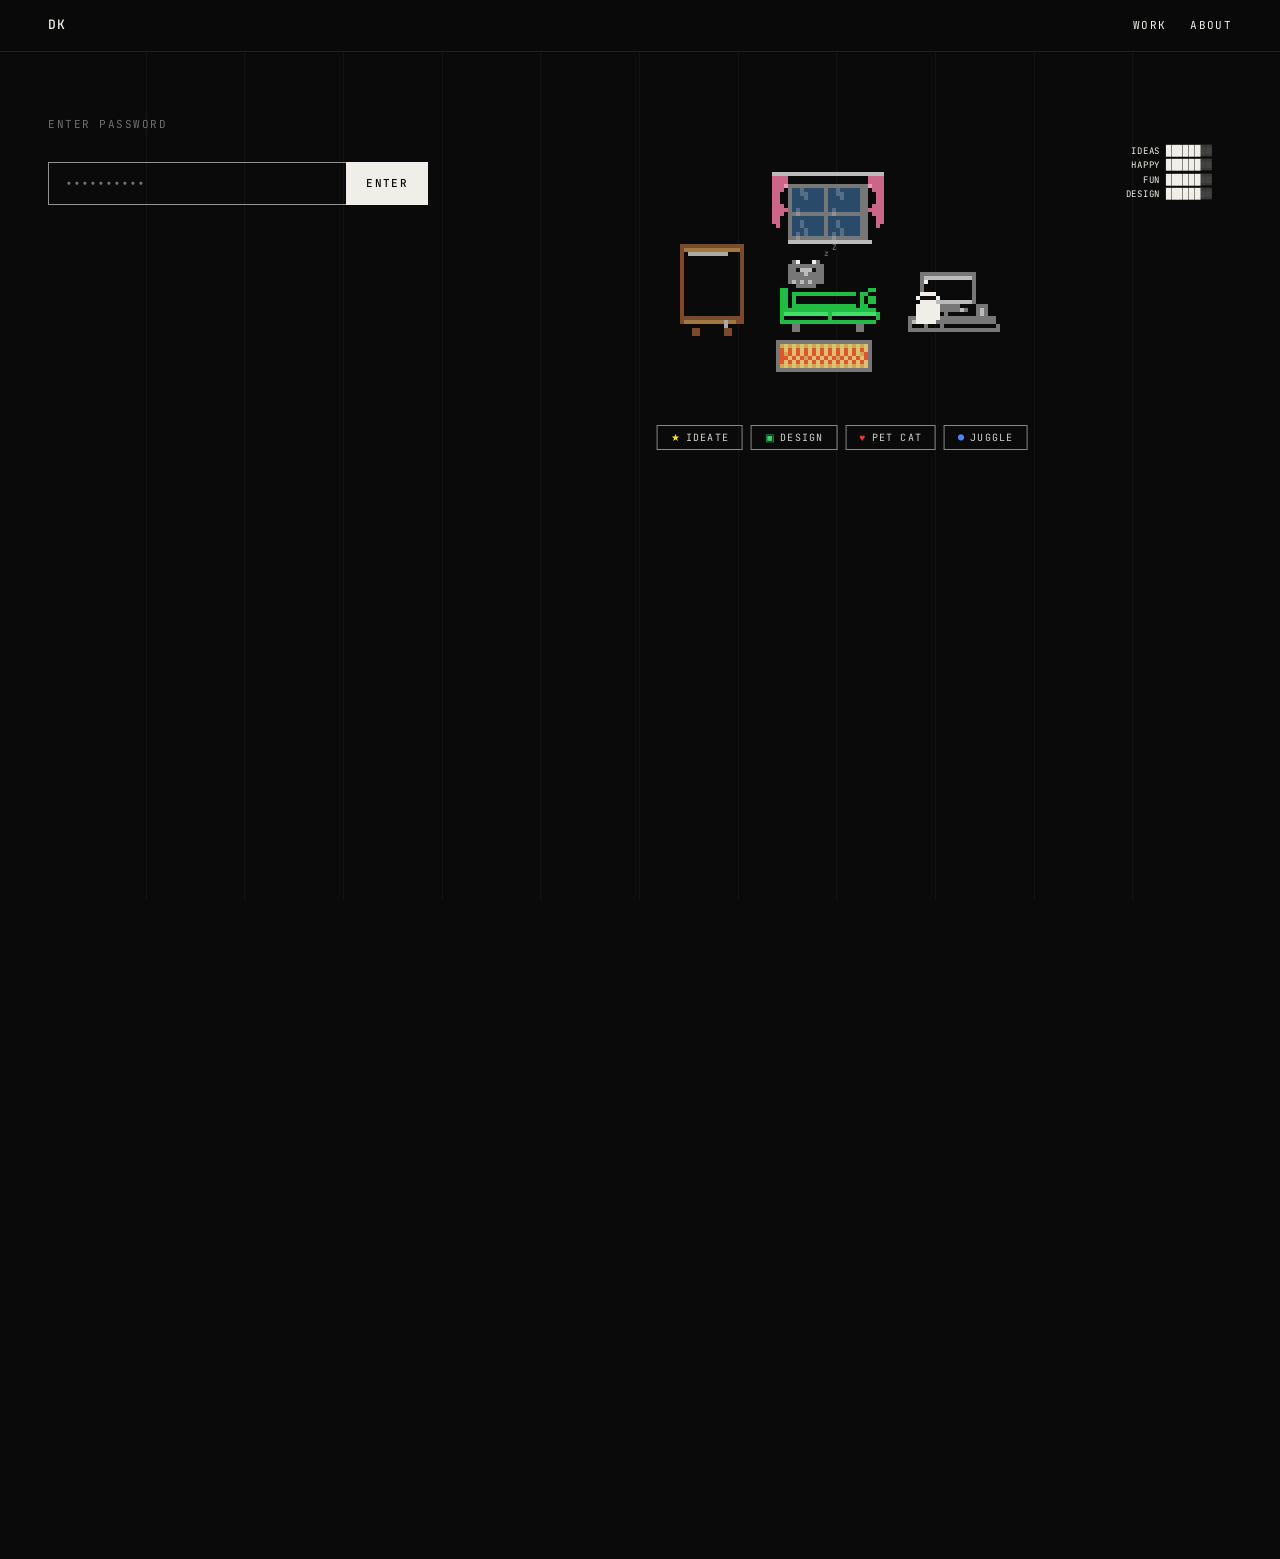
==== index.html @ 69d82801 "describe what you changed" ====
<!DOCTYPE html>
<html lang="en">
<head>
  <meta charset="UTF-8" />
  <meta name="viewport" content="width=device-width, initial-scale=1.0" />
  <title>Danny Kaufman — Sr. Staff Designer / Senior Manager of Product Design</title>
  <meta name="description" content="Portfolio of Danny Kaufman, Sr. Staff Designer and Senior Manager of Product Design based in Chicago, IL." />
  <link rel="preconnect" href="https://fonts.googleapis.com" />
  <link rel="preconnect" href="https://fonts.gstatic.com" crossorigin />
  <link href="https://fonts.googleapis.com/css2?family=JetBrains+Mono:wght@400;500&family=Inter:wght@300;400;500;600;700&display=swap" rel="stylesheet" />
  <link rel="icon" type="image/svg+xml" href="images/favicon.svg" />
  <link rel="stylesheet" href="css/style.css" />
  <script src="js/gate.js"></script>
</head>
<body>

  <!-- GRID OVERLAY -->
  <div class="grid-overlay" aria-hidden="true">
    <div></div><div></div><div></div><div></div>
    <div></div><div></div><div></div><div></div>
    <div></div><div></div><div></div><div></div>
  </div>

  <!-- NAVIGATION -->
  <header class="nav" role="banner">
    <a href="index.html" class="nav-logo">DK</a>
    <div class="nav-title" data-text="DANNY KAUFMAN — PORTFOLIO">DANNY KAUFMAN — PORTFOLIO</div>
    <nav class="nav-links" role="navigation" aria-label="Main navigation">
      <a href="work/01.html">WORK</a>
      <a href="about.html">ABOUT</a>
    </nav>
    <button class="nav-hamburger" aria-label="Toggle mobile menu" aria-expanded="false">
      <span></span>
      <span></span>
      <span></span>
    </button>
  </header>

  <main>

    <!-- ======================================================
         HERO
         ====================================================== -->
    <section class="hero hero--home" aria-label="Introduction">

      <!-- Left: Name + Title -->
      <div class="hero-left">
        <p class="hero-eyebrow">2026</p>
        <h1 class="hero-name">
          DANNY<br />KAUFMAN
        </h1>
        <p class="hero-role">Sr. Staff Designer &amp; Senior Manager of Product Design</p>
        <p class="hero-location">Chicago, IL</p>
      </div>

    </section>

    <!-- ======================================================
         WORK SECTION
         ====================================================== -->
    <section class="work-section" aria-labelledby="work-heading">

      <div class="work-header">
        <h2 class="work-header-label" id="work-heading">Selected Work</h2>
      </div>

      <ul class="project-list">

        <li>
          <a href="work/01.html" class="project-card reveal">
            <span class="project-num">01</span>
            <span class="project-title">AI Native Workspace</span>
            <span class="project-cat"><img src="images/logos/servicenow.svg" alt="" class="project-logo">ServiceNow</span>
            <span class="project-year">2024</span>
            <span class="project-arrow" aria-hidden="true">→</span>
          </a>
        </li>

        <li>
          <a href="work/02.html" class="project-card reveal">
            <span class="project-num">02</span>
            <span class="project-title">Spotify For Artists Home Redesign</span>
            <span class="project-cat"><img src="images/logos/spotify.svg" alt="" class="project-logo">Spotify</span>
            <span class="project-year">2024</span>
            <span class="project-arrow" aria-hidden="true">→</span>
          </a>
        </li>

        <li>
          <a href="work/03.html" class="project-card reveal">
            <span class="project-num">03</span>
            <span class="project-title">Roster: Multi-Artist Management</span>
            <span class="project-cat"><img src="images/logos/spotify.svg" alt="" class="project-logo">Spotify</span>
            <span class="project-year">2023</span>
            <span class="project-arrow" aria-hidden="true">→</span>
          </a>
        </li>

        <li>
          <a href="work/04.html" class="project-card reveal">
            <span class="project-num">04</span>
            <span class="project-title">Spotify for Artists Information Architecture and Navigation Redesign</span>
            <span class="project-cat"><img src="images/logos/spotify.svg" alt="" class="project-logo">Spotify</span>
            <span class="project-year">2023</span>
            <span class="project-arrow" aria-hidden="true">→</span>
          </a>
        </li>

        <li>
          <a href="work/05.html" class="project-card reveal">
            <span class="project-num">05</span>
            <span class="project-title">Project Align</span>
            <span class="project-cat"><img src="images/logos/atlassian.svg" alt="" class="project-logo">Atlassian</span>
            <span class="project-year">2022</span>
            <span class="project-arrow" aria-hidden="true">→</span>
          </a>
        </li>

        <li>
          <a href="work/06.html" class="project-card reveal">
            <span class="project-num">06</span>
            <span class="project-title">Transforming Support at IBM</span>
            <span class="project-cat"><img src="images/logos/ibm.svg" alt="" class="project-logo">IBM</span>
            <span class="project-year">2022</span>
            <span class="project-arrow" aria-hidden="true">→</span>
          </a>
        </li>

      </ul>
    </section>

    <!-- ======================================================
         ABOUT SNIPPET
         ====================================================== -->
    <section class="about-snippet reveal" aria-label="About Danny Kaufman">

      <div class="about-snippet-left">
        <img src="images/photos/danny.png" alt="Danny Kaufman" class="about-snippet-photo" />
      </div>

      <div class="about-snippet-right">
        <p class="about-snippet-bio">
          Danny Kaufman is a senior design leader based in Chicago, IL with over a decade of experience shaping product experiences at scale. He leads with systems thinking, balancing craft with strategy to build design organizations that ship meaningful, accessible work. His practice spans product design, design systems, UX research, and cross-functional leadership — always grounded in empathy for the people using the products he helps build.
        </p>
        <a href="about.html" class="about-snippet-link">Read more →</a>
      </div>

    </section>

  </main>

  <!-- Marquee ticker -->
  <div class="marquee" aria-hidden="true">
    <div class="marquee-inner">
      <span>PRODUCT DESIGN ∙ UX LEADERSHIP ∙ DESIGN SYSTEMS ∙ USER RESEARCH ∙ INTERACTION DESIGN ∙ DESIGN FOR AI ∙ AI DESIGN ∙ AI STRATEGY ∙ AI AGENTS ∙ DESIGN THINKING ∙ SERVICE DESIGN ∙ MOTION DESIGN ∙ INFORMATION ARCHITECTURE ∙ ACCESSIBILITY ∙ PROTOTYPING ∙ FIGMA ∙ COACHING ∙ MENTORING ∙ AGILE METHODOLOGIES ∙ DESIGN MANAGEMENT ∙ STRATEGIC VISION ∙ PLANNING ∙ SUPPORT TOOLING ∙ CLAUDE CODE ∙ </span>
      <span>PRODUCT DESIGN ∙ UX LEADERSHIP ∙ DESIGN SYSTEMS ∙ USER RESEARCH ∙ INTERACTION DESIGN ∙ DESIGN FOR AI ∙ AI DESIGN ∙ AI STRATEGY ∙ AI AGENTS ∙ DESIGN THINKING ∙ SERVICE DESIGN ∙ MOTION DESIGN ∙ INFORMATION ARCHITECTURE ∙ ACCESSIBILITY ∙ PROTOTYPING ∙ FIGMA ∙ COACHING ∙ MENTORING ∙ AGILE METHODOLOGIES ∙ DESIGN MANAGEMENT ∙ STRATEGIC VISION ∙ PLANNING ∙ SUPPORT TOOLING ∙ CLAUDE CODE ∙ </span>
    </div>
  </div>

  <!-- FOOTER -->
  <footer class="footer" role="contentinfo">
    <div class="footer-left">© 2026 Danny Kaufman</div>
    <div class="footer-center">Sr. Staff Designer / Senior Manager of Product Design</div>
    <div class="footer-right">
      <a href="https://www.linkedin.com/in/dkaufmandesign" target="_blank" rel="noopener noreferrer">LinkedIn ↗</a>
      <a href="https://read.cv/dkaufman" target="_blank" rel="noopener noreferrer">Read.cv ↗</a>
      <a href="mailto:dkaufmandesign@gmail.com">Email ↗</a>
    </div>
  </footer>

  <script src="js/main.js"></script>
</body>
</html>
---- css/style.css ----
/* ============================================================
   DANNY KAUFMAN — PORTFOLIO (Ran — Dark + Rain)
   ============================================================ */

/* ============================================================
   DESIGN TOKENS
   ============================================================ */
:root {
  --bg:           #0A0A0A;
  --bg-surface:   #111111;
  --bg-raised:    #1A1A1A;
  --border:       #222222;
  --border-bright:#333333;

  --text:         #F0EEE9;
  --text-muted:   #C8C4BE;
  --text-dim:     #888888;

  --ink:          #F0EEE9;
  --ink-dim:      rgba(240,238,233,0.08);

  --font-mono: 'JetBrains Mono', 'IBM Plex Mono', monospace;
  --font-sans: 'Inter', sans-serif;

  --nav-height: 52px;
  --transition: 0.35s cubic-bezier(0.16, 1, 0.3, 1);
}

/* ============================================================
   RESET & BASE
   ============================================================ */
*, *::before, *::after {
  box-sizing: border-box;
  margin: 0;
  padding: 0;
}

html {
  scroll-behavior: smooth;
  font-size: 14px;
}

body {
  background: var(--bg);
  color: var(--text);
  font-family: var(--font-sans);
  font-weight: 400;
  line-height: 1.6;
  -webkit-font-smoothing: antialiased;
  -moz-osx-font-smoothing: grayscale;
  cursor: none;
  opacity: 0;
  transition: opacity 0.5s ease;
  overflow-x: hidden;
}

body.loaded {
  opacity: 1;
}

a {
  color: inherit;
  text-decoration: none;
}

img {
  max-width: 100%;
  display: block;
}

::selection {
  background: var(--text);
  color: var(--bg);
}

/* ============================================================
   CUSTOM CURSOR
   ============================================================ */
.cursor {
  position: fixed;
  width: 8px;
  height: 8px;
  background: rgb(220,50,50);
  border-radius: 0;
  pointer-events: none;
  z-index: 9999;
  transform: translate(-50%, -50%);
  transition: width 0.2s, height 0.2s, background 0.2s, border 0.2s;
  top: -100px;
  left: -100px;
}

.cursor.cursor-hover {
  width: 28px;
  height: 28px;
  background: transparent;
  border: 1px solid rgb(220,50,50);
}

/* ============================================================
   GRID OVERLAY
   ============================================================ */
.grid-overlay {
  position: fixed;
  inset: 0;
  pointer-events: none;
  z-index: 0;
  display: grid;
  grid-template-columns: repeat(12, 1fr);
  padding: 0 48px;
}

.grid-overlay > div {
  border-right: 1px solid rgba(240,238,233,0.04);
  height: 100%;
  transform: scaleY(0);
  transform-origin: top;
  transition: none;
}

.grid-overlay > div:last-child {
  border-right: none;
}

/* ============================================================
   NAVIGATION
   ============================================================ */
.nav {
  position: fixed;
  top: 0;
  left: 0;
  right: 0;
  height: var(--nav-height);
  z-index: 100;
  background: rgba(10,10,10,0.95);
  backdrop-filter: blur(12px);
  -webkit-backdrop-filter: blur(12px);
  border-bottom: 1px solid var(--border);
  display: flex;
  align-items: center;
  justify-content: space-between;
  padding: 0 48px;
  position: fixed;
}

.nav-title {
  position: absolute;
  left: 50%;
  transform: translateX(-50%);
  font-family: var(--font-mono);
  font-size: 11px;
  color: var(--text-muted);
  letter-spacing: 0.12em;
  text-align: center;
  text-transform: uppercase;
  white-space: nowrap;
  pointer-events: none;
  opacity: 0;
  transition: opacity 0.4s ease;
}

.nav.scrolled .nav-title {
  opacity: 1;
}

.nav-logo {
  font-family: var(--font-mono);
  font-size: 13px;
  font-weight: 500;
  color: var(--text);
  letter-spacing: 0.1em;
  text-decoration: none;
}

.nav-links {
  display: flex;
  gap: 24px;
  align-items: center;
}

.nav-links a {
  font-family: var(--font-mono);
  font-size: 11px;
  text-transform: uppercase;
  letter-spacing: 0.12em;
  color: var(--text);
  text-decoration: none;
  transition: color 0.2s ease;
}

.nav-links a:hover,
.nav-links a.active {
  color: var(--text);
}

.nav-hamburger {
  display: none;
  grid-column: 12 / 13;
  background: none;
  border: none;
  cursor: none;
  padding: 4px;
  flex-direction: column;
  gap: 5px;
  justify-self: end;
}

.nav-hamburger span {
  display: block;
  width: 22px;
  height: 1px;
  background: var(--text);
  transition: transform 0.2s ease, opacity 0.2s ease;
}

.nav-mobile-menu {
  display: none;
  position: fixed;
  top: var(--nav-height);
  left: 0;
  width: 100%;
  background: rgba(10,10,10,0.97);
  border-bottom: 1px solid var(--border);
  padding: 16px 48px;
  z-index: 99;
  flex-direction: column;
  gap: 16px;
}

.nav-mobile-menu.open {
  display: flex;
}

.nav-mobile-menu a {
  font-family: var(--font-mono);
  font-size: 13px;
  font-weight: 500;
  letter-spacing: 0.15em;
  text-transform: uppercase;
  color: var(--text-muted);
  text-decoration: none;
  padding: 8px 0;
  border-bottom: 1px solid var(--border);
  transition: color 0.2s ease;
}

.nav-mobile-menu a:hover {
  color: var(--text);
}

/* ============================================================
   PAGE TRANSITIONS
   ============================================================ */
.page-transition-out {
  opacity: 0 !important;
  transition: opacity 0.3s ease !important;
}

/* ============================================================
   SCROLL REVEAL
   ============================================================ */
.reveal {
  opacity: 0;
  transform: translateY(24px);
}

.reveal.in-view {
  opacity: 1;
  transform: translateY(0);
  transition: opacity 0.7s var(--transition), transform 0.7s var(--transition);
}

/* ============================================================
   HERO SECTION
   ============================================================ */
.hero {
  min-height: calc(100vh - 350px);
  padding-top: var(--nav-height);
  display: grid;
  grid-template-columns: repeat(12, 1fr);
  padding-left: 48px;
  padding-right: 48px;
  position: relative;
}

.hero--home {
  padding-top: 0;
  overflow: hidden;
}

.hero-left {
  grid-column: 1 / 7;
  display: flex;
  flex-direction: column;
  justify-content: flex-start;
  padding: calc(var(--nav-height) + 64px) 48px 80px 0;
  position: relative;
  z-index: 1;
}

.hero-eyebrow {
  font-family: var(--font-mono);
  font-size: 11px;
  color: var(--text);
  letter-spacing: 0.14em;
  margin-bottom: 28px;
}

.hero-name {
  font-family: var(--font-sans);
  font-weight: 800;
  font-size: clamp(52px, 7vw, 96px);
  letter-spacing: -0.02em;
  line-height: 0.95;
  color: var(--text);
  margin-bottom: 64px;
}

.hero-role {
  font-size: 15px;
  font-weight: 400;
  color: var(--text);
  line-height: 1.5;
  margin-bottom: 12px;
}

.hero-location {
  font-family: var(--font-mono);
  font-size: 11px;
  color: var(--text);
  letter-spacing: 0.1em;
}

/* ============================================================
   MARQUEE TICKER
   ============================================================ */
.marquee {
  width: 100%;
  height: 36px;
  border-top: 1px solid var(--border);
  border-bottom: 1px solid var(--border);
  overflow: hidden;
  display: flex;
  align-items: center;
  background: var(--bg-surface);
  position: relative;
  z-index: 1;
}

.marquee-inner {
  display: flex;
  white-space: nowrap;
  animation: marquee 60s linear infinite;
}

.marquee-inner span {
  font-family: var(--font-mono);
  font-size: 10px;
  letter-spacing: 0.15em;
  color: rgba(240,238,233,0.7);
  text-transform: uppercase;
}

@keyframes marquee {
  from { transform: translateX(0); }
  to   { transform: translateX(-50%); }
}

/* ============================================================
   WORK SECTION
   ============================================================ */
.work-section {
  padding: 0px 48px 80px;
  position: relative;
  z-index: 1;
}

.work-header {
  display: flex;
  justify-content: space-between;
  align-items: baseline;
  padding-bottom: 16px;
  border-bottom: 1px solid var(--border);
  margin-bottom: 0;
}

.work-header-label {
  font-family: var(--font-mono);
  font-size: 14px;
  color: var(--text);
  text-transform: uppercase;
  letter-spacing: 0.15em;
  font-weight: 400;
}

.work-header-count {
  font-family: var(--font-mono);
  font-size: 11px;
  color: var(--text-dim);
}

.project-list {
  list-style: none;
}

/* ============================================================
   PROJECT CARD
   ============================================================ */
.project-card {
  display: grid;
  grid-template-columns: 48px 1fr 200px 80px 48px;
  align-items: center;
  padding: 20px 0;
  border-bottom: 1px solid var(--border);
  text-decoration: none;
  color: inherit;
  position: relative;
  overflow: hidden;
  transition: background 0.3s ease, border-color 0.3s ease, padding 0.3s ease, box-shadow 0.3s ease;
}

.project-card:hover {
  background: var(--bg-raised);
  border-color: var(--border-bright);
  padding-left: 16px;
  padding-right: 16px;
  box-shadow: inset 3px 0 0 var(--text);
}

.project-num {
  font-family: var(--font-mono);
  font-size: 11px;
  color: var(--text);
}

.project-title {
  font-family: var(--font-sans);
  font-size: 22px;
  font-weight: 600;
  color: var(--text);
  letter-spacing: -0.02em;
}

.project-cat {
  font-family: var(--font-sans);
  font-size: 13px;
  font-weight: 500;
  color: var(--text);
  letter-spacing: 0.02em;
  display: inline-flex;
  align-items: center;
  gap: 8px;
}

.project-logo {
  width: 21px;
  height: 21px;
  object-fit: contain;
  flex-shrink: 0;
  border-radius: 3px;
}

.project-year {
  font-family: var(--font-mono);
  font-size: 11px;
  color: var(--text);
}

.project-arrow {
  display: none;
}

/* ============================================================
   ABOUT SNIPPET
   ============================================================ */
.about-snippet {
  background: var(--bg-surface);
  border-top: 1px solid var(--border);
  border-bottom: 1px solid var(--border);
  padding: 64px 48px;
  display: flex;
  align-items: center;
  gap: 56px;
  position: relative;
  z-index: 1;
}

.about-snippet-left {
  flex-shrink: 0;
}

.about-snippet-tag {
  font-family: var(--font-mono);
  font-size: 10px;
  color: var(--text-muted);
  text-transform: uppercase;
  letter-spacing: 0.2em;
  margin-bottom: 16px;
}

.about-snippet-heading {
  font-family: var(--font-sans);
  font-weight: 700;
  font-size: clamp(40px, 5vw, 64px);
  letter-spacing: -0.03em;
  color: var(--text);
}

.about-snippet-right {
  flex: 1;
  display: flex;
  flex-direction: column;
  justify-content: center;
}

.about-snippet-bio {
  font-family: var(--font-sans);
  font-size: 16px;
  font-weight: 300;
  color: var(--text-muted);
  line-height: 1.8;
  margin-bottom: 24px;
}

.about-snippet-link {
  font-family: var(--font-mono);
  font-size: 12px;
  color: var(--text-muted);
  letter-spacing: 0.1em;
  text-decoration: none;
  transition: color 0.2s ease;
}

.about-snippet-link:hover {
  color: var(--text);
}

/* ============================================================
   FOOTER
   ============================================================ */
.footer {
  border-top: 1px solid var(--border);
  padding: 24px 48px;
  background: var(--bg-surface);
  display: grid;
  grid-template-columns: repeat(3, 1fr);
  align-items: center;
  position: relative;
  z-index: 1;
}

.footer-left {
  font-family: var(--font-mono);
  font-size: 11px;
  color: var(--text-dim);
}

.footer-center {
  font-family: var(--font-mono);
  font-size: 11px;
  color: var(--text-dim);
  text-align: center;
}

.footer-right {
  display: flex;
  gap: 20px;
  justify-content: flex-end;
}

.footer-right a {
  font-family: var(--font-mono);
  font-size: 11px;
  color: var(--text-dim);
  text-decoration: none;
  transition: color 0.2s ease;
}

.footer-right a:hover {
  color: var(--text);
}

/* ============================================================
   ABOUT PAGE — HERO
   ============================================================ */
.about-hero {
  padding-top: var(--nav-height);
  padding: var(--nav-height) 48px 80px;
  border-bottom: 1px solid var(--border);
  position: relative;
  z-index: 1;
  display: flex;
  align-items: flex-end;
  justify-content: space-between;
  gap: 48px;
}

.about-hero-text {
  flex: 1;
}

.about-hero-tag {
  font-family: var(--font-mono);
  font-size: 11px;
  color: var(--text-muted);
  text-transform: uppercase;
  letter-spacing: 0.2em;
  margin-bottom: 20px;
  margin-top: 40px;
}

.about-hero-name {
  font-family: var(--font-sans);
  font-weight: 700;
  font-size: clamp(56px, 9vw, 120px);
  letter-spacing: -0.04em;
  line-height: 0.9;
  color: var(--text);
}

.about-hero-role {
  font-family: var(--font-mono);
  font-size: 13px;
  color: var(--text-muted);
  margin-top: 20px;
}

.about-hero-photo {
  width: 220px;
  height: 220px;
  border-radius: 50%;
  object-fit: cover;
  flex-shrink: 0;
  margin-bottom: 8px;
  filter: grayscale(100%);
}

.about-snippet-photo {
  width: 200px;
  height: 200px;
  border-radius: 50%;
  object-fit: cover;
  display: block;
  filter: grayscale(100%);
}

/* ============================================================
   ABOUT PAGE — BIO SECTION
   ============================================================ */
.bio-section {
  display: grid;
  grid-template-columns: repeat(12, 1fr);
  padding: 80px 48px;
  gap: 48px;
  position: relative;
  z-index: 1;
}

.bio-section-quote {
  grid-column: 1 / 6;
  font-family: var(--font-sans);
  font-size: 24px;
  font-weight: 300;
  color: var(--text-muted);
  font-style: italic;
  border-left: 2px solid var(--border-bright);
  padding-left: 48px;
  line-height: 1.5;
}

.bio-section-text {
  grid-column: 6 / 13;
}

.bio-section-text p {
  font-family: var(--font-sans);
  font-size: 15px;
  font-weight: 300;
  line-height: 1.9;
  color: var(--text-muted);
  margin-bottom: 20px;
}

/* ============================================================
   ABOUT PAGE — EXPERIENCE SECTION
   ============================================================ */
.experience-section {
  padding: 0 48px 80px;
  position: relative;
  z-index: 1;
}

.section-tag {
  font-family: var(--font-mono);
  font-size: 10px;
  color: var(--text-muted);
  text-transform: uppercase;
  letter-spacing: 0.2em;
  margin-bottom: 12px;
}

.section-heading {
  font-family: var(--font-sans);
  font-size: clamp(32px, 4vw, 48px);
  font-weight: 700;
  letter-spacing: -0.03em;
  color: var(--text);
  margin-bottom: 32px;
}

.experience-list,
.education-list {
  list-style: none;
  border-top: 1px solid var(--border);
}

.experience-item,
.education-item {
  display: flex;
  gap: 20px;
  padding: 28px 0;
  border-bottom: 1px solid var(--border);
  align-items: flex-start;
}

.exp-logo-col {
  width: 36px;
  flex-shrink: 0;
  padding-top: 3px;
  display: flex;
  align-items: flex-start;
  justify-content: center;
}

.exp-logo {
  width: 28px;
  height: 28px;
  object-fit: contain;
}

.exp-logo--invert {
  filter: brightness(3);
}

.exp-logo-col--text {
  padding-top: 2px;
}

.exp-logo-initials {
  font-family: var(--font-mono);
  font-size: 9px;
  font-weight: 500;
  color: var(--text-muted);
  letter-spacing: 0.05em;
  line-height: 1;
}

.exp-body {
  flex: 1;
}

.exp-company-name {
  font-family: var(--font-sans);
  font-size: 15px;
  font-weight: 600;
  color: var(--text);
  margin-bottom: 2px;
}

.exp-company-meta {
  font-family: var(--font-mono);
  font-size: 11px;
  color: var(--text-muted);
  margin-bottom: 12px;
}

.exp-roles {
  list-style: none;
  display: flex;
  flex-direction: column;
  gap: 8px;
  margin-bottom: 10px;
}

.exp-role-item {
  display: flex;
  justify-content: space-between;
  align-items: baseline;
  gap: 16px;
}

.exp-role-item + .exp-role-item {
  border-top: 1px solid var(--border);
  padding-top: 8px;
}

.exp-role-title {
  font-family: var(--font-sans);
  font-size: 14px;
  font-weight: 400;
  color: var(--text);
}

.exp-role-dates {
  font-family: var(--font-mono);
  font-size: 11px;
  color: var(--text-muted);
  white-space: nowrap;
  flex-shrink: 0;
}

.exp-description {
  font-family: var(--font-sans);
  font-size: 13px;
  font-weight: 300;
  color: var(--text-muted);
  line-height: 1.7;
  margin-top: 8px;
}

.education-section {
  padding: 0 48px 80px;
  position: relative;
  z-index: 1;
}

/* ============================================================
   ABOUT PAGE — SKILLS SECTION
   ============================================================ */
.skills-section {
  padding: 80px 48px;
  border-top: 1px solid var(--border);
  position: relative;
  z-index: 1;
}

.skills-grid {
  display: flex;
  flex-wrap: wrap;
  gap: 8px;
  margin-top: 24px;
}

.skill-tag {
  font-family: var(--font-mono);
  font-size: 11px;
  border: 1px solid var(--border);
  padding: 6px 12px;
  color: var(--text-muted);
  transition: border-color 0.2s ease, color 0.2s ease;
  cursor: default;
}

.skill-tag:hover {
  border-color: var(--border-bright);
  color: var(--text);
}

/* ============================================================
   ABOUT PAGE — CONTACT SECTION
   ============================================================ */
.contact-section {
  background: var(--bg-surface);
  border-top: 1px solid var(--border);
  padding: 80px 48px;
  position: relative;
  z-index: 1;
}

.contact-heading {
  font-family: var(--font-sans);
  font-size: clamp(36px, 5vw, 64px);
  font-weight: 700;
  color: var(--text);
  margin-bottom: 32px;
  letter-spacing: -0.03em;
}

.contact-links {
  display: flex;
  flex-direction: column;
}

.contact-link {
  font-family: var(--font-mono);
  font-size: 13px;
  color: var(--text-muted);
  display: block;
  padding: 12px 0;
  border-bottom: 1px solid var(--border);
  text-decoration: none;
  transition: letter-spacing 0.3s ease, color 0.3s ease;
}

.contact-link:hover {
  color: var(--text);
  letter-spacing: 0.05em;
}

/* ============================================================
   CASE STUDY PAGES — HERO
   ============================================================ */
.cs-hero {
  padding-top: var(--nav-height);
  padding: var(--nav-height) 48px 60px;
  border-bottom: 1px solid var(--border);
  position: relative;
  z-index: 1;
}

.cs-eyebrow {
  font-family: var(--font-mono);
  font-size: 11px;
  color: var(--text-muted);
  text-transform: uppercase;
  letter-spacing: 0.2em;
  margin-bottom: 16px;
  margin-top: 40px;
  display: flex;
  align-items: center;
  gap: 16px;
}

.cs-eyebrow-num {
  color: var(--text-dim);
}

.cs-title {
  font-family: var(--font-sans);
  font-weight: 700;
  font-size: clamp(40px, 7vw, 88px);
  letter-spacing: -0.03em;
  line-height: 1.08;
  color: var(--text);
}

.cs-meta {
  display: flex;
  gap: 32px;
  margin-top: 24px;
  padding-top: 24px;
  border-top: 1px solid var(--border);
  flex-wrap: wrap;
}

.cs-meta-item {
  display: flex;
  flex-direction: column;
  gap: 4px;
}

.meta-label {
  font-family: var(--font-mono);
  font-size: 10px;
  color: var(--text-dim);
  text-transform: uppercase;
  letter-spacing: 0.12em;
}

.meta-value {
  font-family: var(--font-mono);
  font-size: 12px;
  color: var(--text-muted);
}

/* ============================================================
   CASE STUDY — BANNER
   ============================================================ */
.cs-banner {
  height: 400px;
  background: var(--bg-surface);
  border-bottom: 1px solid var(--border);
  position: relative;
  overflow: hidden;
  display: flex;
  align-items: center;
  justify-content: center;
}

.cs-banner-num {
  font-family: var(--font-mono);
  font-size: 280px;
  font-weight: 500;
  color: rgba(240,238,233,0.04);
  line-height: 1;
  user-select: none;
}

/* ============================================================
   CASE STUDY — CONTENT
   ============================================================ */
.cs-content {
  max-width: 800px;
  margin: 0 auto;
  padding: 80px 48px;
  position: relative;
  z-index: 1;
}

.cs-section {
  margin-bottom: 64px;
}

.cs-section-heading {
  font-family: var(--font-mono);
  font-size: 11px;
  color: var(--text-muted);
  text-transform: uppercase;
  letter-spacing: 0.15em;
  margin-bottom: 12px;
}

.cs-section-title {
  font-family: var(--font-sans);
  font-size: 26px;
  font-weight: 600;
  letter-spacing: -0.02em;
  color: var(--text);
  margin-bottom: 16px;
}

.cs-section p {
  font-family: var(--font-sans);
  font-size: 16px;
  font-weight: 300;
  color: var(--text-muted);
  line-height: 1.9;
  margin-bottom: 16px;
}

.cs-subtitle {
  font-family: var(--font-sans);
  font-size: 18px;
  font-weight: 300;
  color: var(--text-muted);
  margin-top: 20px;
  margin-bottom: 8px;
  max-width: 600px;
  line-height: 1.5;
}

.cs-quote {
  border-left: 2px solid var(--border-bright);
  padding: 24px 32px;
  margin: 48px 0;
}

.cs-quote p {
  font-family: var(--font-sans);
  font-size: clamp(18px, 2vw, 24px);
  font-weight: 300;
  color: var(--text);
  line-height: 1.55;
  font-style: italic;
  margin-bottom: 12px !important;
}

.cs-quote cite {
  font-family: var(--font-mono);
  font-size: 11px;
  color: var(--text-muted);
  font-style: normal;
  letter-spacing: 0.06em;
}

.cs-quote--inline {
  margin: 32px 0;
}

.cs-quote--inline p {
  font-size: 16px !important;
  color: var(--text-muted) !important;
}

.cs-list {
  list-style: none;
  margin: 20px 0;
  display: flex;
  flex-direction: column;
  gap: 10px;
}

.cs-list li {
  font-family: var(--font-sans);
  font-size: 15px;
  font-weight: 300;
  color: var(--text-muted);
  line-height: 1.7;
  padding-left: 20px;
  position: relative;
}

.cs-list li::before {
  content: '—';
  position: absolute;
  left: 0;
  color: var(--text-dim);
}

.cs-aside {
  font-family: var(--font-mono);
  font-size: 12px;
  color: var(--text-muted);
  border-left: 2px solid var(--border-bright);
  padding-left: 16px;
  margin: 20px 0;
  font-style: italic;
}

.cs-process-note {
  background: var(--bg-surface);
  border: 1px dashed var(--border-bright);
  padding: 24px 48px;
  margin: 32px 0;
}

.cs-process-note p {
  font-family: var(--font-mono);
  font-size: 12px;
  color: var(--text-dim);
  line-height: 1.6;
  margin: 0;
}

.cs-stats {
  display: grid;
  grid-template-columns: repeat(3, 1fr);
  gap: 1px;
  background: var(--border);
  border: 1px solid var(--border);
  margin-top: 48px;
}

.cs-stat {
  background: var(--bg-surface);
  padding: 24px 48px;
}

.stat-value {
  font-family: var(--font-mono);
  font-size: 32px;
  font-weight: 500;
  color: var(--text);
}

.stat-label {
  font-family: var(--font-mono);
  font-size: 11px;
  color: var(--text-dim);
  letter-spacing: 0.1em;
  text-transform: uppercase;
  margin-top: 4px;
}

/* ============================================================
   CASE STUDY — NAVIGATION
   ============================================================ */
.cs-nav {
  display: grid;
  grid-template-columns: 1fr 1fr;
  border-top: 1px solid var(--border);
  margin-top: 80px;
  position: relative;
  z-index: 1;
}

.cs-nav-prev,
.cs-nav-next {
  padding: 32px 48px;
  text-decoration: none;
  color: var(--text-dim);
  display: flex;
  flex-direction: column;
  gap: 8px;
  transition: background 0.2s ease, color 0.2s ease;
}

.cs-nav-prev {
  border-right: 1px solid var(--border);
}

.cs-nav-prev:hover,
.cs-nav-next:hover {
  background: var(--bg-surface);
  color: var(--text);
}

.cs-nav-label {
  font-family: var(--font-mono);
  font-size: 11px;
  letter-spacing: 0.1em;
  text-transform: uppercase;
}

.cs-nav-title {
  font-family: var(--font-sans);
  font-size: 18px;
  font-weight: 600;
  letter-spacing: -0.02em;
  color: var(--text);
}

.cs-nav-next {
  text-align: right;
}

/* ============================================================
   UTILITY
   ============================================================ */
.visually-hidden {
  position: absolute;
  width: 1px;
  height: 1px;
  overflow: hidden;
  clip: rect(0,0,0,0);
  white-space: nowrap;
}

/* ============================================================
   RESPONSIVE — TABLET (≤ 1024px)
   ============================================================ */
@media (max-width: 1024px) {
  .hero-left {
    grid-column: 1 / 13;
    padding-right: 0;
  }

  .bio-section-quote {
    grid-column: 1 / 13;
  }

  .bio-section-text {
    grid-column: 1 / 13;
  }

  .experience-item {
    grid-template-columns: 100px 1fr;
  }

  .exp-role {
    grid-column: 2 / 3;
    text-align: left;
    color: var(--text-dim);
    font-size: 11px;
    margin-top: 4px;
  }

  .cs-stats {
    grid-template-columns: 1fr;
  }
}

/* ============================================================
   RESPONSIVE — MOBILE (≤ 768px)
   ============================================================ */
@media (max-width: 768px) {
  body {
    cursor: auto;
  }

  .cursor {
    display: none;
  }

  .grid-overlay {
    display: none;
  }

  .nav {
    display: flex;
    align-items: center;
    justify-content: space-between;
    padding: 0 16px;
  }

  .nav-title {
    display: none;
  }

  .nav-links {
    display: none;
  }

  .nav-hamburger {
    display: flex;
  }

  .hero {
    display: flex;
    flex-direction: column;
    padding: 0 16px;
  }

  .hero-left {
    padding-right: 0;
    padding-top: calc(var(--nav-height) + 40px);
    padding-bottom: 24px;
    padding-left: 0;
    width: 100%;
    position: relative;
    z-index: 1;
  }

  .work-section {
    padding: 48px 16px;
  }

  .work-header {
    padding-bottom: 12px;
  }

  .project-card {
    grid-template-columns: 32px 1fr 48px;
    grid-template-rows: auto auto;
    padding: 16px 0;
    gap: 4px 8px;
  }

  .project-card:hover {
    padding-left: 12px;
    padding-right: 12px;
  }

  .project-num {
    grid-column: 1 / 2;
    grid-row: 1;
  }

  .project-title {
    grid-column: 2 / 3;
    grid-row: 1;
    font-size: 18px;
  }

  .project-cat {
    grid-column: 2 / 3;
    grid-row: 2;
    font-size: 10px;
  }

  .project-year {
    display: none;
  }

  .project-arrow {
    grid-column: 3 / 4;
    grid-row: 1 / 3;
  }

  .about-snippet {
    flex-direction: column;
    align-items: flex-start;
    gap: 32px;
    padding: 48px 16px;
  }

  .about-hero {
    padding: var(--nav-height) 16px 48px;
    flex-direction: column;
    align-items: flex-start;
  }

  .about-hero-photo {
    width: 120px;
    height: 120px;
    order: -1;
    margin-bottom: 0;
    margin-top: 40px;
  }

  .bio-section {
    display: flex;
    flex-direction: column;
    padding: 48px 16px;
    gap: 32px;
  }

  .bio-section-quote {
    padding-left: 16px;
    font-size: 20px;
  }

  .experience-section {
    padding: 0 16px 48px;
  }

  .experience-item {
    display: flex;
    flex-direction: column;
    gap: 4px;
  }

  .exp-role {
    text-align: left;
  }

  .skills-section {
    padding: 48px 16px;
  }

  .contact-section {
    padding: 48px 16px;
  }

  .footer {
    display: flex;
    flex-direction: column;
    gap: 12px;
    padding: 20px 16px;
  }

  .footer-center {
    text-align: left;
  }

  .footer-right {
    justify-content: flex-start;
  }

  .cs-hero {
    padding: var(--nav-height) 16px 40px;
  }

  .cs-meta {
    flex-wrap: wrap;
    gap: 16px;
  }

  .cs-content {
    padding: 48px 16px;
  }

  .cs-stats {
    grid-template-columns: 1fr;
  }

  .cs-nav {
    grid-template-columns: 1fr;
  }

  .cs-nav-prev {
    border-right: none;
    border-bottom: 1px solid var(--border);
  }

  .cs-nav-next {
    text-align: left;
  }

  .nav-mobile-menu {
    padding: 16px;
  }
}

/* ============================================================
   TAMAGOTCHI BUTTONS — compact at small sizes
   ============================================================ */
@media (max-width: 650px) {
  .btn-icon { display: none !important; }
  .tama-btn { padding: 5px 9px !important; letter-spacing: 0.08em !important; }
}

/* ============================================================
   RESPONSIVE — SMALL MOBILE (≤ 480px)
   ============================================================ */
@media (max-width: 480px) {
  .hero-name {
    font-size: clamp(36px, 14vw, 40px);
  }

  .cs-title {
    font-size: clamp(32px, 10vw, 36px);
  }

  .about-hero-name {
    font-size: clamp(40px, 12vw, 48px);
  }

  .footer {
    gap: 10px;
  }
}
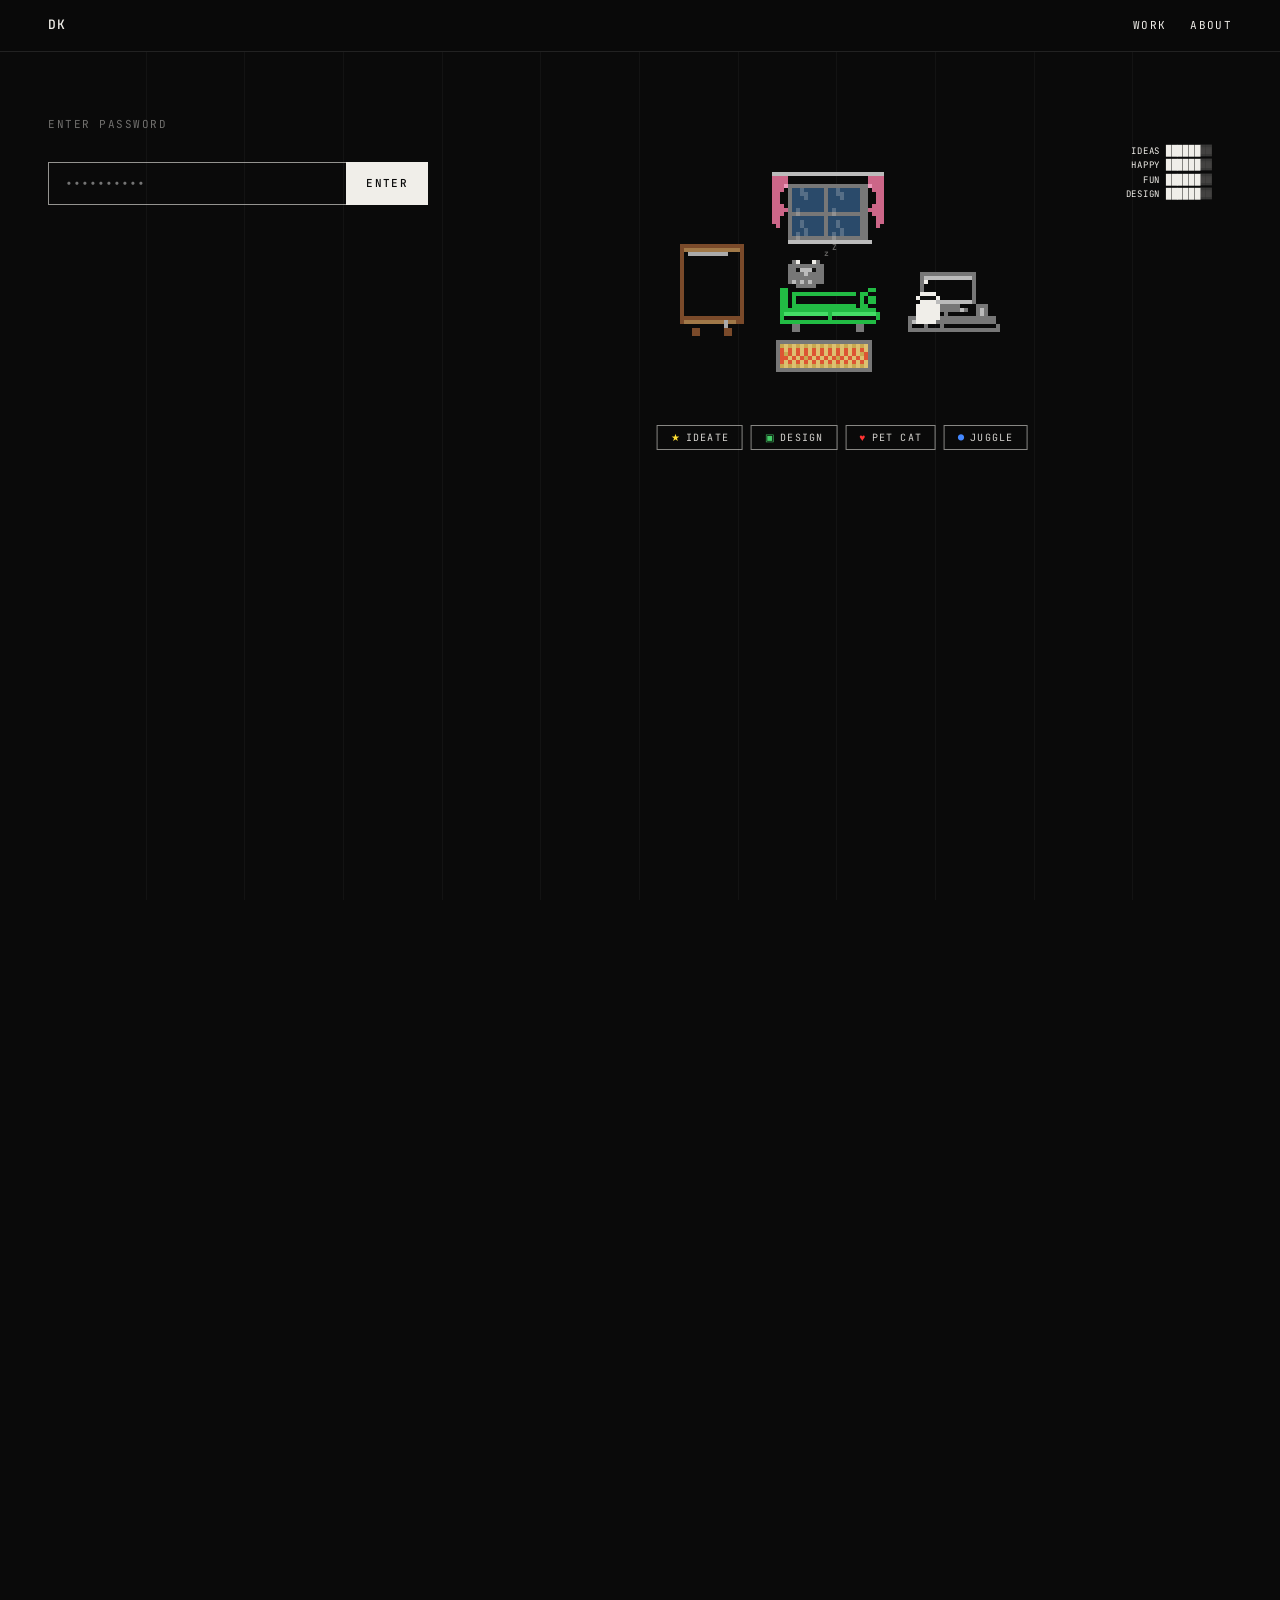
==== commit 47039fea: "describe what you changed" ====
--- a/index.html
+++ b/index.html
@@ -71,7 +71,7 @@
             <span class="project-num">01</span>
             <span class="project-title">AI Native Workspace</span>
             <span class="project-cat"><img src="images/logos/servicenow.svg" alt="" class="project-logo">ServiceNow</span>
-            <span class="project-year">2024</span>
+            <span class="project-year">2025–2026</span>
             <span class="project-arrow" aria-hidden="true">→</span>
           </a>
         </li>
@@ -101,7 +101,7 @@
             <span class="project-num">04</span>
             <span class="project-title">Spotify for Artists Information Architecture and Navigation Redesign</span>
             <span class="project-cat"><img src="images/logos/spotify.svg" alt="" class="project-logo">Spotify</span>
-            <span class="project-year">2023</span>
+            <span class="project-year">2022</span>
             <span class="project-arrow" aria-hidden="true">→</span>
           </a>
         </li>
@@ -111,7 +111,7 @@
             <span class="project-num">05</span>
             <span class="project-title">Project Align</span>
             <span class="project-cat"><img src="images/logos/atlassian.svg" alt="" class="project-logo">Atlassian</span>
-            <span class="project-year">2022</span>
+            <span class="project-year">2020–2021</span>
             <span class="project-arrow" aria-hidden="true">→</span>
           </a>
         </li>
@@ -119,9 +119,19 @@
         <li>
           <a href="work/06.html" class="project-card reveal">
             <span class="project-num">06</span>
+            <span class="project-title">USAA Wealth Management</span>
+            <span class="project-cat"><img src="images/logos/usaa.svg" alt="" class="project-logo">USAA</span>
+            <span class="project-year">2017–2018</span>
+            <span class="project-arrow" aria-hidden="true">→</span>
+          </a>
+        </li>
+
+        <li>
+          <a href="work/07.html" class="project-card reveal">
+            <span class="project-num">07</span>
             <span class="project-title">Transforming Support at IBM</span>
             <span class="project-cat"><img src="images/logos/ibm.svg" alt="" class="project-logo">IBM</span>
-            <span class="project-year">2022</span>
+            <span class="project-year">2015–2016</span>
             <span class="project-arrow" aria-hidden="true">→</span>
           </a>
         </li>
--- a/css/style.css
+++ b/css/style.css
@@ -71,6 +71,21 @@
 ::selection {
   background: var(--text);
   color: var(--bg);
+}
+
+/* ── Glitch effect ─────────────────────────────────────────── */
+@keyframes glitch {
+  0%   { transform: none; text-shadow: none; opacity: 1; }
+  15%  { transform: translate(3px, 0); text-shadow: -3px 0 rgba(255,30,80,0.8), 3px 0 rgba(0,220,255,0.8); }
+  30%  { transform: translate(-3px, 0) skewX(-1.5deg); text-shadow: 3px 0 rgba(255,30,80,0.7); opacity: 0.92; }
+  45%  { transform: translate(2px, -1px) skewX(1deg); text-shadow: -2px 0 rgba(0,220,255,0.8); }
+  60%  { transform: translate(-2px, 0); text-shadow: 2px 0 rgba(255,30,80,0.5), -2px 0 rgba(0,220,255,0.5); }
+  75%  { transform: translate(1px, 0); text-shadow: none; opacity: 0.95; }
+  100% { transform: none; text-shadow: none; opacity: 1; }
+}
+
+.glitching {
+  animation: glitch 0.35s steps(1) forwards;
 }
 
 /* ============================================================
@@ -1107,6 +1122,69 @@
   font-style: italic;
 }
 
+.cs-image {
+  width: 100%;
+  display: block;
+  margin: 48px 0 64px;
+  border: 1px solid var(--border);
+}
+
+.cs-hero-image {
+  margin: 48px -24px 64px;
+}
+
+.cs-hero-image img {
+  width: 100%;
+  display: block;
+  border-radius: 2px;
+}
+
+.cs-hero-image--wide {
+  margin: 48px -180px 64px;
+}
+
+@media (max-width: 900px) {
+  .cs-hero-image--wide {
+    margin: 48px -24px 64px;
+  }
+}
+
+.cs-split {
+  display: flex;
+  gap: 48px;
+  align-items: flex-start;
+  margin-top: 32px;
+}
+
+.cs-split-text {
+  flex: 1;
+  min-width: 0;
+}
+
+.cs-split-text p {
+  margin-top: 0;
+}
+
+.cs-split-image {
+  flex: 0 0 38%;
+}
+
+.cs-split-image img {
+  width: 100%;
+  display: block;
+  border-radius: 2px;
+}
+
+@media (max-width: 700px) {
+  .cs-split {
+    flex-direction: column;
+  }
+  .cs-split-image {
+    flex: none;
+    width: 100%;
+  }
+}
+
 .cs-process-note {
   background: var(--bg-surface);
   border: 1px dashed var(--border-bright);
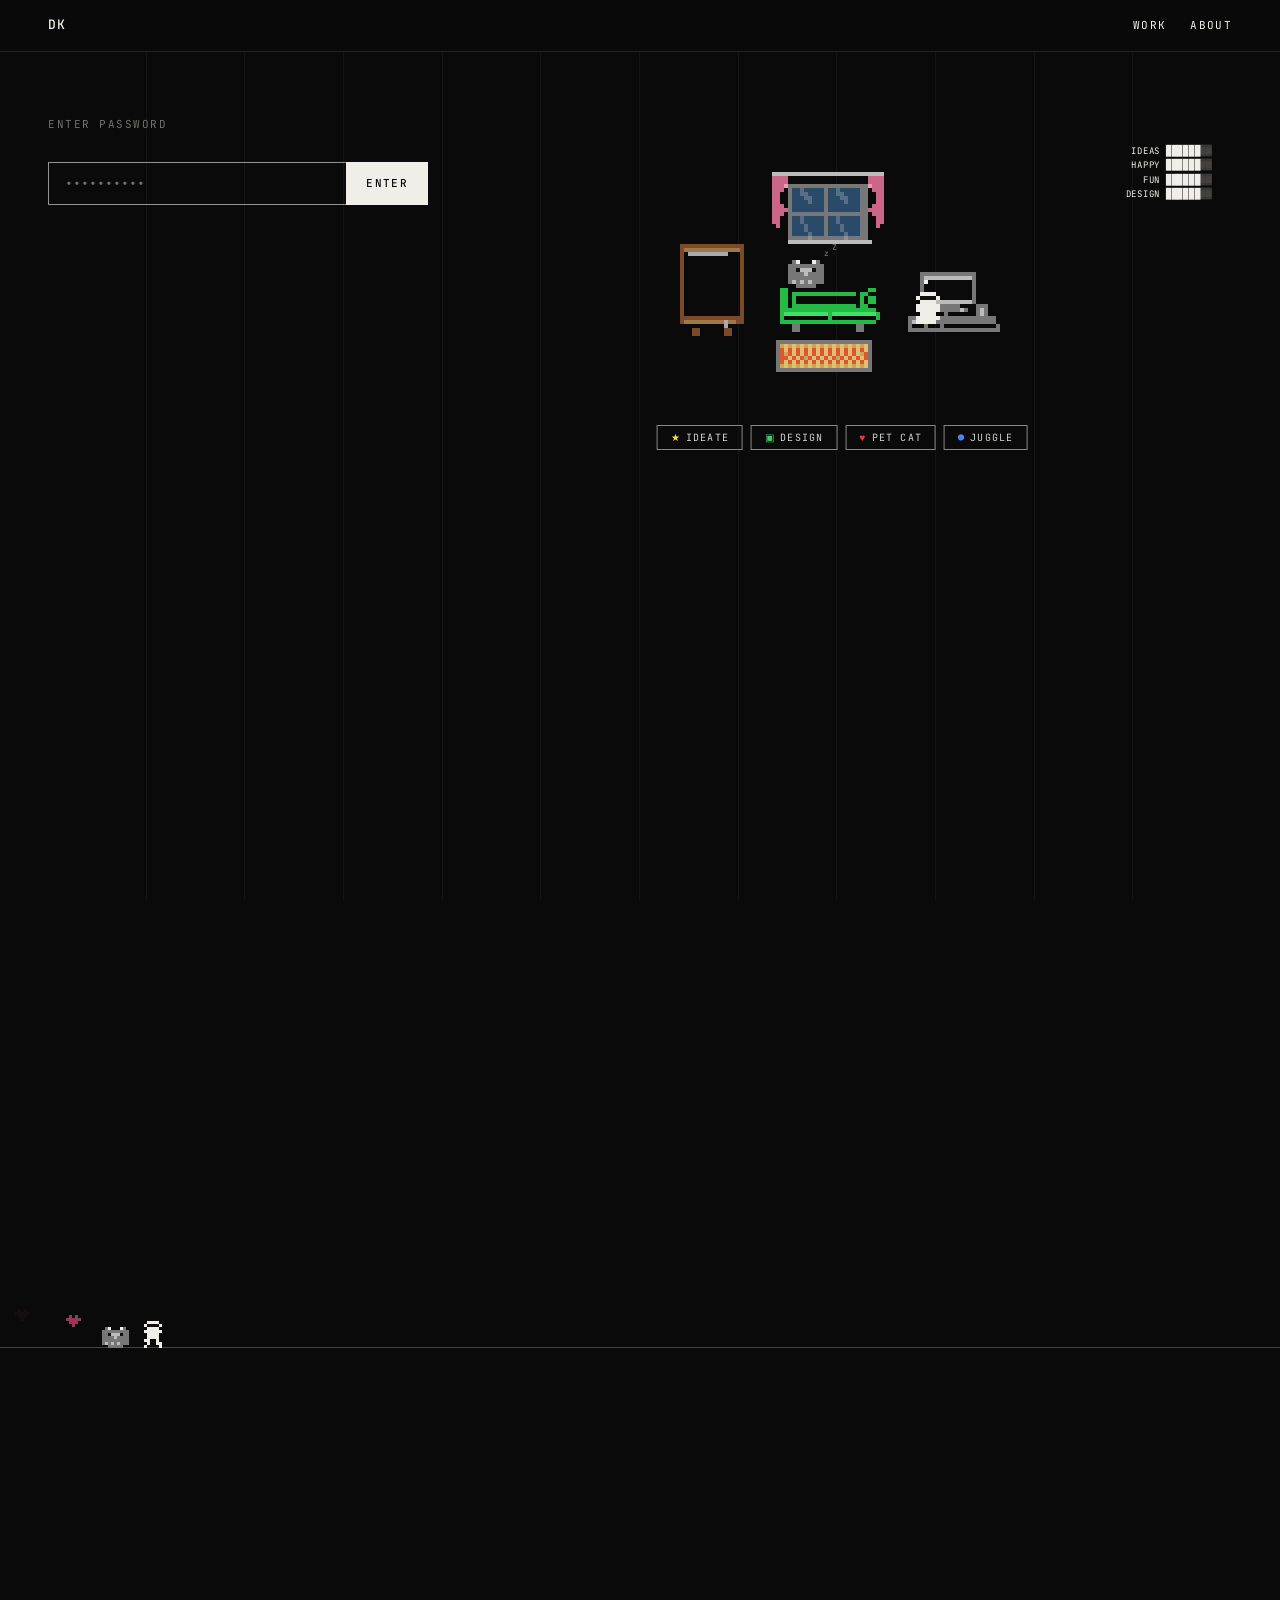
==== commit 8378c9ce: "describe what you changed" ====
--- a/index.html
+++ b/index.html
@@ -71,6 +71,7 @@
             <span class="project-num">01</span>
             <span class="project-title">AI Native Workspace</span>
             <span class="project-cat"><img src="images/logos/servicenow.svg" alt="" class="project-logo">ServiceNow</span>
+            <span class="project-role">Senior Manager<br>Sr. Staff Designer</span>
             <span class="project-year">2025–2026</span>
             <span class="project-arrow" aria-hidden="true">→</span>
           </a>
@@ -81,6 +82,7 @@
             <span class="project-num">02</span>
             <span class="project-title">Spotify For Artists Home Redesign</span>
             <span class="project-cat"><img src="images/logos/spotify.svg" alt="" class="project-logo">Spotify</span>
+            <span class="project-role">Design Lead</span>
             <span class="project-year">2024</span>
             <span class="project-arrow" aria-hidden="true">→</span>
           </a>
@@ -91,6 +93,7 @@
             <span class="project-num">03</span>
             <span class="project-title">Roster: Multi-Artist Management</span>
             <span class="project-cat"><img src="images/logos/spotify.svg" alt="" class="project-logo">Spotify</span>
+            <span class="project-role">Design Lead</span>
             <span class="project-year">2023</span>
             <span class="project-arrow" aria-hidden="true">→</span>
           </a>
@@ -99,8 +102,9 @@
         <li>
           <a href="work/04.html" class="project-card reveal">
             <span class="project-num">04</span>
-            <span class="project-title">Spotify for Artists Information Architecture and Navigation Redesign</span>
+            <span class="project-title">Spotify for Artists Architecture and Nav Redesign</span>
             <span class="project-cat"><img src="images/logos/spotify.svg" alt="" class="project-logo">Spotify</span>
+            <span class="project-role">Design Lead</span>
             <span class="project-year">2022</span>
             <span class="project-arrow" aria-hidden="true">→</span>
           </a>
@@ -109,8 +113,9 @@
         <li>
           <a href="work/05.html" class="project-card reveal">
             <span class="project-num">05</span>
-            <span class="project-title">Project Align</span>
+            <span class="project-title">Atlassian: Project Align — Support Ecosystem Unification</span>
             <span class="project-cat"><img src="images/logos/atlassian.svg" alt="" class="project-logo">Atlassian</span>
+            <span class="project-role">Senior Design Lead</span>
             <span class="project-year">2020–2021</span>
             <span class="project-arrow" aria-hidden="true">→</span>
           </a>
@@ -121,6 +126,7 @@
             <span class="project-num">06</span>
             <span class="project-title">USAA Wealth Management</span>
             <span class="project-cat"><img src="images/logos/usaa.svg" alt="" class="project-logo">USAA</span>
+            <span class="project-role">Product Design Lead<br>Research Lead</span>
             <span class="project-year">2017–2018</span>
             <span class="project-arrow" aria-hidden="true">→</span>
           </a>
@@ -131,7 +137,19 @@
             <span class="project-num">07</span>
             <span class="project-title">Transforming Support at IBM</span>
             <span class="project-cat"><img src="images/logos/ibm.svg" alt="" class="project-logo">IBM</span>
+            <span class="project-role">Team Lead</span>
             <span class="project-year">2015–2016</span>
+            <span class="project-arrow" aria-hidden="true">→</span>
+          </a>
+        </li>
+
+        <li>
+          <a href="work/08.html" class="project-card reveal">
+            <span class="project-num">08</span>
+            <span class="project-title">Physical Products, Furniture, Ceramics</span>
+            <span class="project-cat"><img src="images/photos/danny.png" alt="" class="project-logo">Me</span>
+            <span class="project-role">For fun</span>
+            <span class="project-year">2010–2026</span>
             <span class="project-arrow" aria-hidden="true">→</span>
           </a>
         </li>
--- a/css/style.css
+++ b/css/style.css
@@ -423,7 +423,7 @@
    ============================================================ */
 .project-card {
   display: grid;
-  grid-template-columns: 48px 1fr 200px 80px 48px;
+  grid-template-columns: 48px 1fr 140px 180px 80px 0;
   align-items: center;
   padding: 20px 0;
   border-bottom: 1px solid var(--border);
@@ -479,6 +479,13 @@
   font-family: var(--font-mono);
   font-size: 11px;
   color: var(--text);
+  text-align: right;
+}
+
+.project-role {
+  font-family: var(--font-mono);
+  font-size: 11px;
+  color: var(--text);
 }
 
 .project-arrow {
@@ -490,7 +497,6 @@
    ============================================================ */
 .about-snippet {
   background: var(--bg-surface);
-  border-top: 1px solid var(--border);
   border-bottom: 1px solid var(--border);
   padding: 64px 48px;
   display: flex;
@@ -544,6 +550,7 @@
   letter-spacing: 0.1em;
   text-decoration: none;
   transition: color 0.2s ease;
+  cursor: pointer;
 }
 
 .about-snippet-link:hover {
@@ -1139,6 +1146,143 @@
   border-radius: 2px;
 }
 
+.cs-hero-image--crop-bottom {
+  overflow: hidden;
+}
+
+.cs-hero-image--crop-bottom img {
+  margin-bottom: -32px;
+}
+
+.footer-walker-canvas {
+  display: block;
+  width: 100%;
+}
+
+.cs-user-types {
+  display: grid;
+  grid-template-columns: repeat(3, 1fr);
+  gap: 1px;
+  background: var(--border);
+  border: 1px solid var(--border);
+  margin: 48px 0 64px;
+}
+
+.cs-user-type {
+  background: var(--bg);
+  padding: 32px 28px;
+}
+
+.cs-user-type-emoji {
+  font-size: 56px;
+  margin: 0 0 16px;
+  line-height: 1;
+}
+
+.cs-user-type-num {
+  font-family: var(--font-mono);
+  font-size: 10px;
+  color: var(--text-dim);
+  letter-spacing: 0.14em;
+  text-transform: uppercase;
+  margin-bottom: 20px;
+}
+
+.cs-user-type-title {
+  font-size: 17px;
+  font-weight: 600;
+  color: var(--text);
+  margin: 0 0 12px;
+  letter-spacing: -0.01em;
+}
+
+.cs-user-type-desc {
+  font-size: 13px;
+  color: var(--text-muted);
+  line-height: 1.65;
+  margin: 0;
+}
+
+@media (max-width: 700px) {
+  .cs-user-types {
+    grid-template-columns: 1fr;
+  }
+}
+
+.cs-image-quad {
+  display: flex;
+  gap: 12px;
+  margin: 48px 0 64px;
+}
+
+.cs-image-quad img {
+  width: calc(25% - 9px);
+  display: block;
+  border-radius: 2px;
+}
+
+@media (max-width: 700px) {
+  .cs-image-quad {
+    flex-wrap: wrap;
+  }
+  .cs-image-quad img {
+    width: calc(50% - 6px);
+  }
+}
+
+.cs-image-pair {
+  display: flex;
+  gap: 16px;
+  margin: 48px 0 64px;
+}
+
+.cs-image-pair img {
+  width: calc(50% - 8px);
+  display: block;
+  border-radius: 2px;
+}
+
+.cs-image-captioned-pair {
+  display: flex;
+  gap: 16px;
+  margin: 32px 0 64px;
+}
+
+.cs-image-captioned-pair-item {
+  flex: 1;
+  min-width: 0;
+}
+
+.cs-image-captioned-pair-item img {
+  width: 100%;
+  display: block;
+  border-radius: 2px;
+}
+
+.cs-image-caption {
+  font-family: var(--font-mono);
+  font-size: 11px;
+  color: var(--text-dim);
+  letter-spacing: 0.08em;
+  text-transform: uppercase;
+  margin-top: 10px;
+}
+
+@media (max-width: 700px) {
+  .cs-image-captioned-pair {
+    flex-direction: column;
+  }
+}
+
+@media (max-width: 600px) {
+  .cs-image-pair {
+    flex-direction: column;
+  }
+  .cs-image-pair img {
+    width: 100%;
+  }
+}
+
 .cs-hero-image--wide {
   margin: 48px -180px 64px;
 }
@@ -1167,12 +1311,30 @@
 
 .cs-split-image {
   flex: 0 0 38%;
+}
+
+.cs-split--wide-image .cs-split-image {
+  flex: 0 0 50%;
+}
+
+.cs-split--xl-image .cs-split-image {
+  flex: 0 0 60%;
+}
+
+.cs-split--xl-image {
+  gap: 58px;
+  margin-left: -40px;
+  margin-right: -40px;
 }
 
 .cs-split-image img {
   width: 100%;
   display: block;
   border-radius: 2px;
+}
+
+.cs-split--image-left {
+  flex-direction: row-reverse;
 }
 
 @media (max-width: 700px) {
@@ -1228,6 +1390,53 @@
   letter-spacing: 0.1em;
   text-transform: uppercase;
   margin-top: 4px;
+}
+
+.cs-findings-grid {
+  display: grid;
+  grid-template-columns: 1fr 1fr;
+  gap: 40px 48px;
+  margin-top: 32px;
+}
+
+.cs-findings-grid--single {
+  grid-template-columns: 1fr;
+}
+
+.cs-finding {
+  padding: 0;
+}
+
+.cs-finding-num {
+  font-family: var(--font-mono);
+  font-size: 11px;
+  font-weight: 400;
+  letter-spacing: 0.04em;
+  text-transform: none;
+  color: var(--text-dim);
+  margin: 0;
+}
+
+.cs-finding-num strong {
+  font-weight: 700;
+  color: var(--text);
+}
+
+.cs-finding p {
+  font-size: 15px;
+  line-height: 1.6;
+  margin: 0;
+  color: var(--text);
+}
+
+.cs-finding .cs-finding-num + p {
+  margin-top: 8px;
+}
+
+@media (max-width: 700px) {
+  .cs-findings-grid {
+    grid-template-columns: 1fr;
+  }
 }
 
 /* ============================================================
@@ -1420,6 +1629,10 @@
     display: none;
   }
 
+  .project-role {
+    display: none;
+  }
+
   .project-arrow {
     grid-column: 3 / 4;
     grid-row: 1 / 3;
@@ -1531,6 +1744,50 @@
 }
 
 /* ============================================================
+   PIE STAT
+   ============================================================ */
+.cs-pie-stats {
+  display: flex;
+  gap: 48px;
+  margin-top: 40px;
+}
+
+.cs-pie-stat {
+  flex: 1;
+}
+
+.cs-pie-chart {
+  width: 64px;
+  height: 64px;
+  border-radius: 50%;
+  margin-bottom: 16px;
+}
+
+.cs-pie-stat .cs-pie-label {
+  font-family: var(--font-sans);
+  font-size: 13px;
+  font-weight: 700;
+  color: #6BAED6;
+  margin-bottom: 4px;
+}
+
+.cs-pie-stat .cs-pie-value {
+  font-family: var(--font-sans);
+  font-size: 40px;
+  font-weight: 700;
+  color: #6BAED6;
+  line-height: 1;
+  margin-bottom: 8px;
+}
+
+.cs-pie-desc {
+  font-family: var(--font-sans);
+  font-size: 13px;
+  color: var(--text-muted);
+  line-height: 1.5;
+}
+
+/* ============================================================
    TAMAGOTCHI BUTTONS — compact at small sizes
    ============================================================ */
 @media (max-width: 650px) {
@@ -1539,6 +1796,121 @@
 }
 
 /* ============================================================
+   CAROUSEL
+   ============================================================ */
+.cs-carousel {
+  margin: 40px 0 64px;
+}
+
+.cs-carousel-main {
+  position: relative;
+  background: var(--bg-surface);
+  border: 1px solid var(--border);
+  overflow: hidden;
+  border-radius: 2px;
+  cursor: pointer;
+}
+
+.cs-carousel-arrow {
+  position: absolute;
+  top: 50%;
+  transform: translateY(-50%);
+  z-index: 10;
+  background: rgba(0, 0, 0, 0.35);
+  border: none;
+  color: rgba(255, 255, 255, 0.5);
+  font-size: 18px;
+  width: 36px;
+  height: 36px;
+  display: flex;
+  align-items: center;
+  justify-content: center;
+  cursor: pointer;
+  border-radius: 2px;
+  opacity: 0;
+  transition: opacity 0.2s ease, color 0.2s ease, background 0.2s ease;
+  pointer-events: auto;
+}
+
+.cs-carousel-arrow--prev { left: 12px; }
+.cs-carousel-arrow--next { right: 12px; }
+
+.cs-carousel-main:hover .cs-carousel-arrow {
+  opacity: 1;
+}
+
+.cs-carousel-arrow:hover {
+  background: rgba(0, 0, 0, 0.6);
+  color: rgba(255, 255, 255, 0.9);
+}
+
+.cs-carousel-main img {
+  width: 100%;
+  display: block;
+  opacity: 0;
+  position: absolute;
+  top: 0;
+  left: 0;
+  transition: opacity 0.3s ease;
+  pointer-events: none;
+}
+
+.cs-carousel-main img.active {
+  opacity: 1;
+  position: relative;
+  pointer-events: auto;
+}
+
+.cs-carousel-thumbs {
+  display: flex;
+  gap: 6px;
+  margin-top: 10px;
+  overflow-x: auto;
+  padding-bottom: 4px;
+}
+
+.cs-carousel-thumbs::-webkit-scrollbar {
+  height: 3px;
+}
+
+.cs-carousel-thumbs::-webkit-scrollbar-track {
+  background: transparent;
+}
+
+.cs-carousel-thumbs::-webkit-scrollbar-thumb {
+  background: var(--border-bright);
+  border-radius: 2px;
+}
+
+.cs-carousel-thumb {
+  flex: 0 0 auto;
+  width: 52px;
+  height: 36px;
+  overflow: hidden;
+  border-radius: 2px;
+  border: 1px solid var(--border);
+  cursor: pointer;
+  opacity: 0.45;
+  transition: opacity 0.2s ease, border-color 0.2s ease;
+}
+
+.cs-carousel-thumb img {
+  width: 100%;
+  height: 100%;
+  object-fit: cover;
+  display: block;
+}
+
+.cs-carousel-thumb.active {
+  opacity: 1;
+  border-color: var(--text-dim);
+}
+
+.cs-carousel-thumb:hover {
+  opacity: 0.8;
+}
+
+/* ============================================================
    RESPONSIVE — SMALL MOBILE (≤ 480px)
    ============================================================ */
 @media (max-width: 480px) {
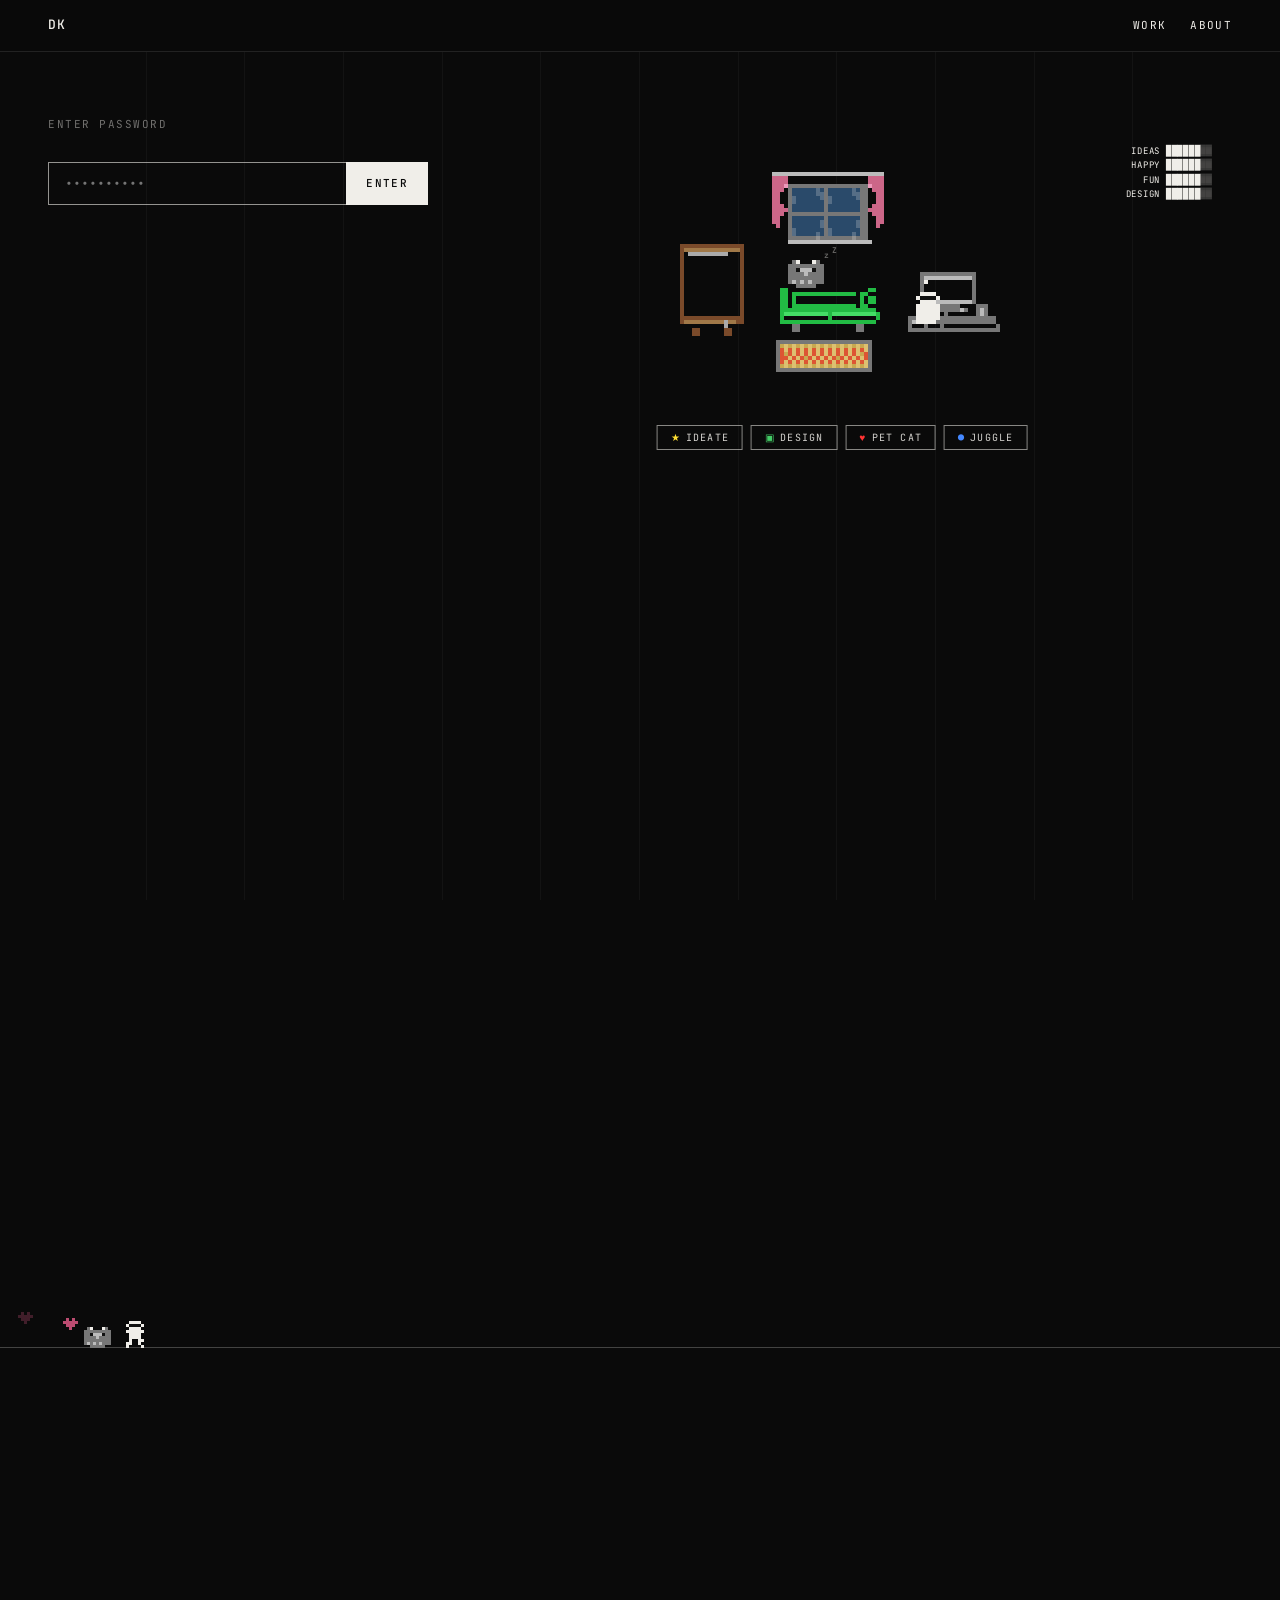
==== commit 579d895b: "describe what you changed" ====
--- a/index.html
+++ b/index.html
@@ -147,8 +147,8 @@
           <a href="work/08.html" class="project-card reveal">
             <span class="project-num">08</span>
             <span class="project-title">Physical Products, Furniture, Ceramics</span>
-            <span class="project-cat"><img src="images/photos/danny.png" alt="" class="project-logo">Me</span>
-            <span class="project-role">For fun</span>
+            <span class="project-cat"><img src="images/photos/danny.png" alt="" class="project-logo project-logo--round">Me</span>
+            <span class="project-role">For Fun 🎉</span>
             <span class="project-year">2010–2026</span>
             <span class="project-arrow" aria-hidden="true">→</span>
           </a>
--- a/css/style.css
+++ b/css/style.css
@@ -475,6 +475,11 @@
   border-radius: 3px;
 }
 
+.project-logo--round {
+  border-radius: 50%;
+  object-fit: cover;
+}
+
 .project-year {
   font-family: var(--font-mono);
   font-size: 11px;
@@ -1785,6 +1790,27 @@
   font-size: 13px;
   color: var(--text-muted);
   line-height: 1.5;
+}
+
+/* ============================================================
+   VIDEO EMBED
+   ============================================================ */
+.cs-video {
+  position: relative;
+  padding-bottom: 56.25%;
+  height: 0;
+  overflow: hidden;
+  margin: 48px 0 64px;
+  border-radius: 2px;
+}
+
+.cs-video iframe {
+  position: absolute;
+  top: 0;
+  left: 0;
+  width: 100%;
+  height: 100%;
+  border: 0;
 }
 
 /* ============================================================
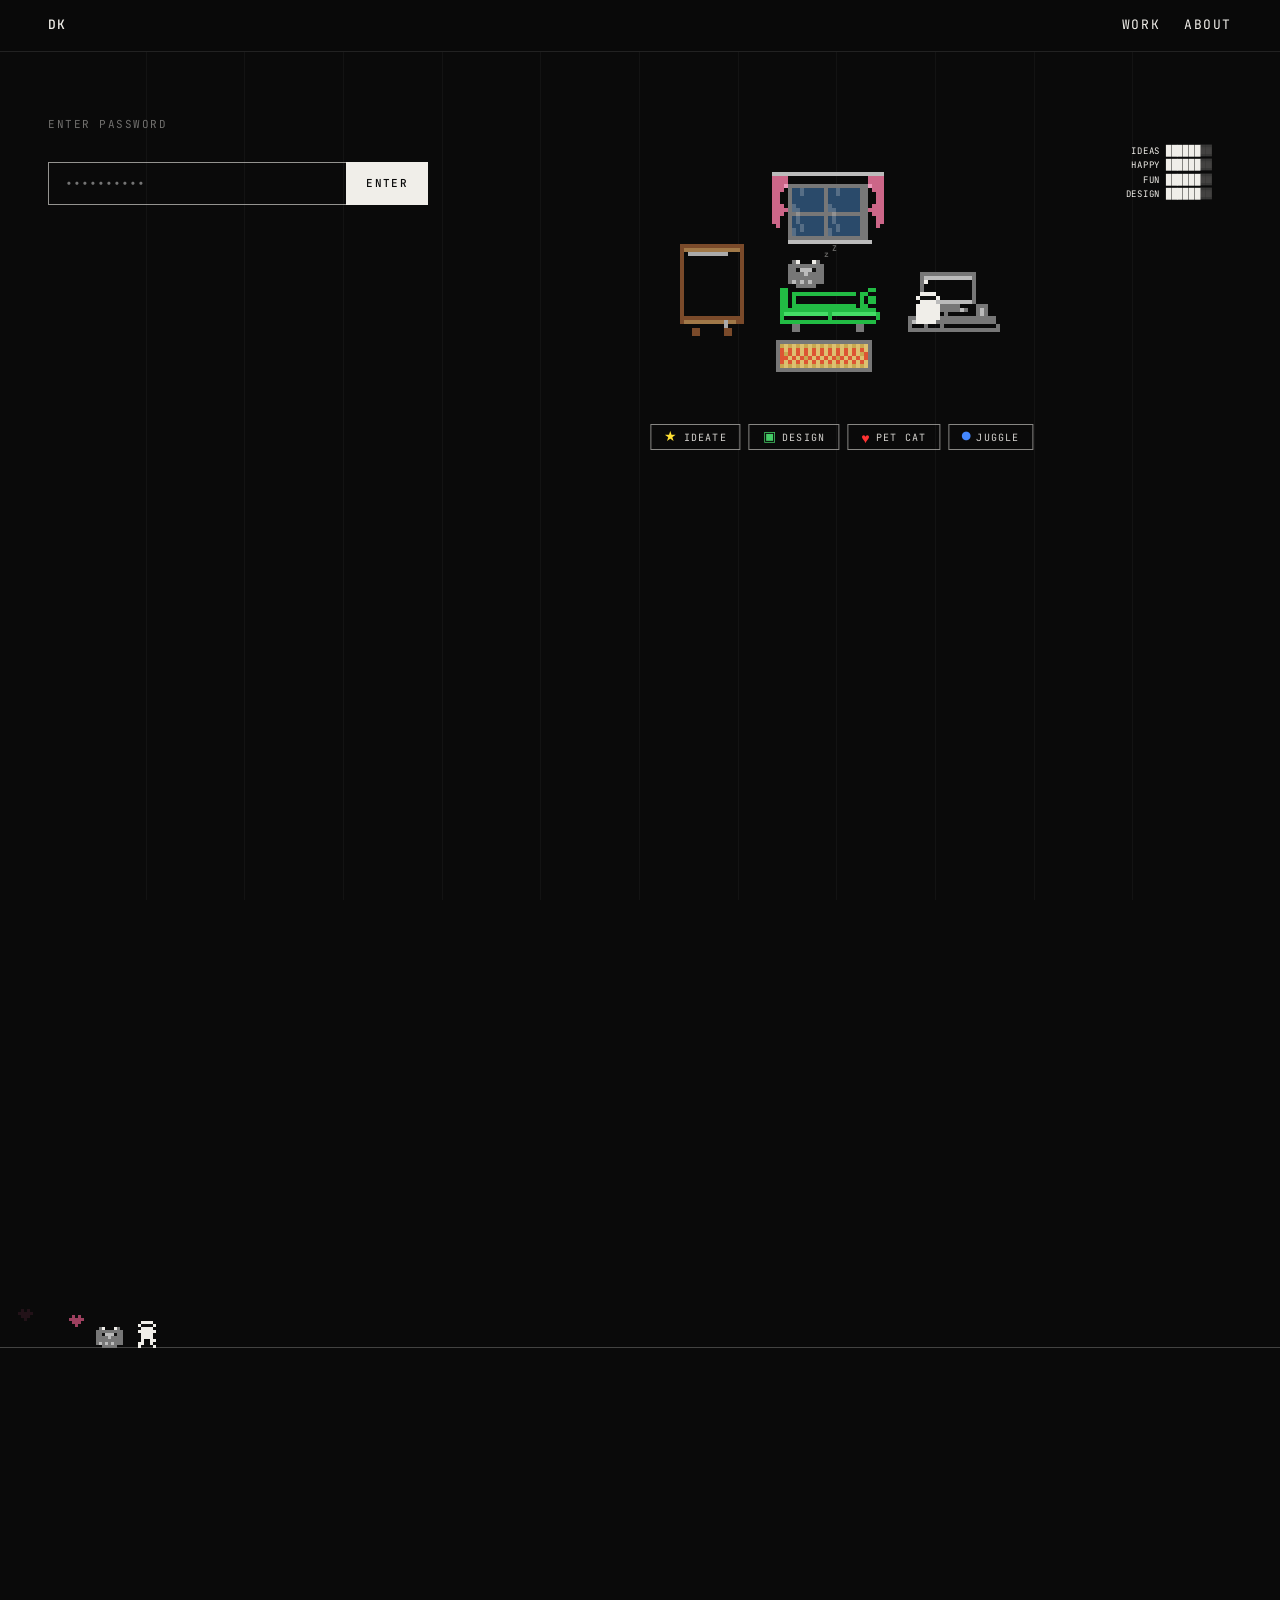
==== commit 70e25d5b: "describe what you changed" ====
--- a/index.html
+++ b/index.html
@@ -168,7 +168,7 @@
 
       <div class="about-snippet-right">
         <p class="about-snippet-bio">
-          Danny Kaufman is a senior design leader based in Chicago, IL with over a decade of experience shaping product experiences at scale. He leads with systems thinking, balancing craft with strategy to build design organizations that ship meaningful, accessible work. His practice spans product design, design systems, UX research, and cross-functional leadership — always grounded in empathy for the people using the products he helps build.
+          Danny Kaufman is a senior design leader based in Chicago, IL with over a decade of experience shaping product experiences at scale. He leads with systems thinking, balancing craft with strategy to build design organizations that ship meaningful, accessible work. His practice spans product design, design systems, UX research, and cross-functional leadership, always grounded in empathy for the people using the products he helps build.
         </p>
         <a href="about.html" class="about-snippet-link">Read more →</a>
       </div>
--- a/css/style.css
+++ b/css/style.css
@@ -195,7 +195,7 @@
 
 .nav-links a {
   font-family: var(--font-mono);
-  font-size: 11px;
+  font-size: 13px;
   text-transform: uppercase;
   letter-spacing: 0.12em;
   color: var(--text);
@@ -1151,6 +1151,13 @@
   border-radius: 2px;
 }
 
+.cs-hero-image .cs-image-caption {
+  margin: 8px 24px 0;
+  text-transform: none;
+  letter-spacing: 0;
+  font-size: 12px;
+}
+
 .cs-hero-image--crop-bottom {
   overflow: hidden;
 }
@@ -1357,6 +1364,28 @@
   border: 1px dashed var(--border-bright);
   padding: 24px 48px;
   margin: 32px 0;
+}
+
+.cs-process-note--warning {
+  background: rgba(255, 210, 0, 0.06);
+  border: 1px solid rgba(255, 210, 0, 0.4);
+}
+
+.cs-process-note--warning .cs-warning-inner {
+  display: flex;
+  align-items: center;
+  gap: 16px;
+}
+
+.cs-process-note--warning .cs-warning-icon {
+  font-size: 18px;
+  flex-shrink: 0;
+  line-height: 1;
+}
+
+.cs-process-note.cs-process-note--warning p {
+  color: #ffffff;
+  margin: 0;
 }
 
 .cs-process-note p {
@@ -1816,7 +1845,21 @@
 /* ============================================================
    TAMAGOTCHI BUTTONS — compact at small sizes
    ============================================================ */
-@media (max-width: 650px) {
+.tama-btn {
+  white-space: nowrap;
+  display: inline-flex !important;
+  align-items: center;
+}
+
+.btn-icon {
+  font-size: 14px !important;
+  line-height: 1;
+  vertical-align: middle;
+  position: relative;
+  top: -1px;
+}
+
+@media (max-width: 960px) {
   .btn-icon { display: none !important; }
   .tama-btn { padding: 5px 9px !important; letter-spacing: 0.08em !important; }
 }
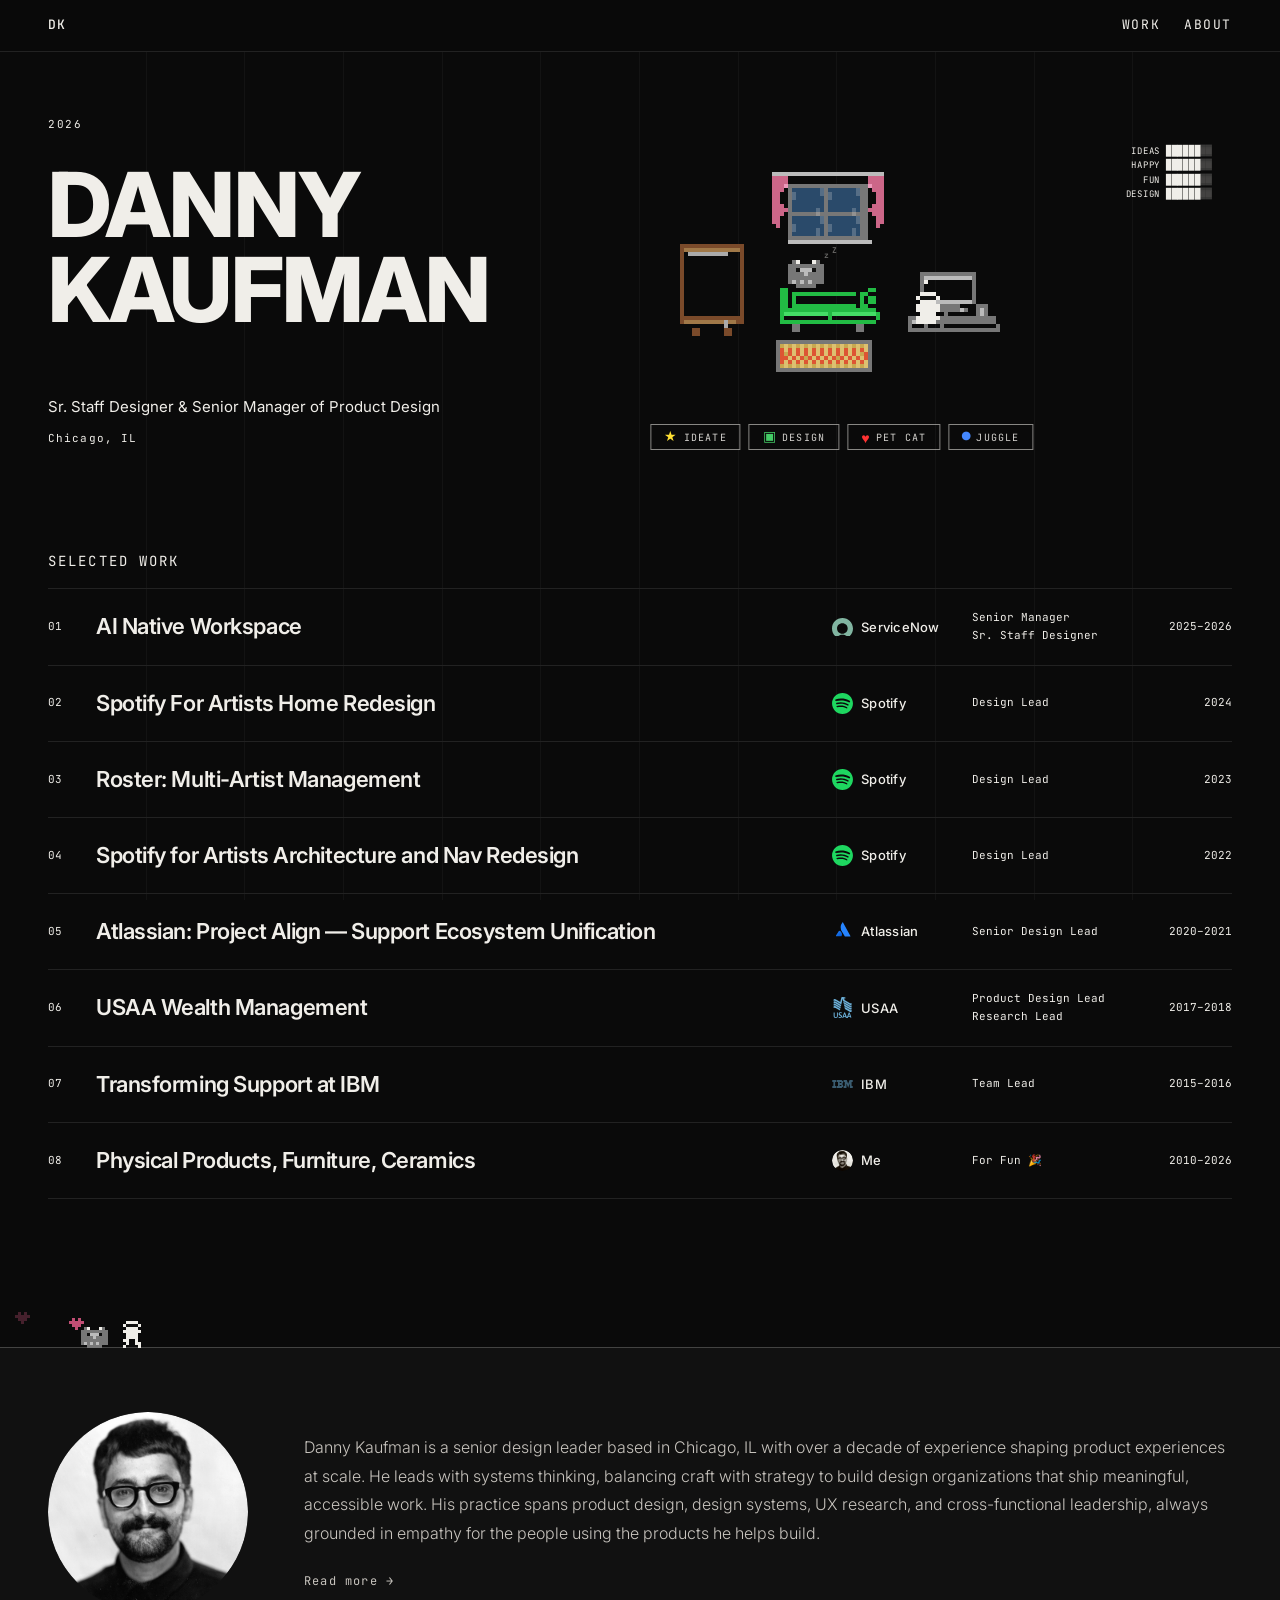
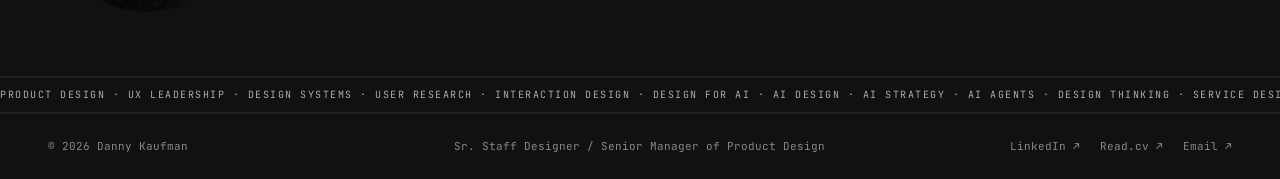
==== commit 31893e98: "describe what you changed" ====
--- a/index.html
+++ b/index.html
@@ -10,7 +10,6 @@
   <link href="https://fonts.googleapis.com/css2?family=JetBrains+Mono:wght@400;500&family=Inter:wght@300;400;500;600;700&display=swap" rel="stylesheet" />
   <link rel="icon" type="image/svg+xml" href="images/favicon.svg" />
   <link rel="stylesheet" href="css/style.css" />
-  <script src="js/gate.js"></script>
 </head>
 <body>
 
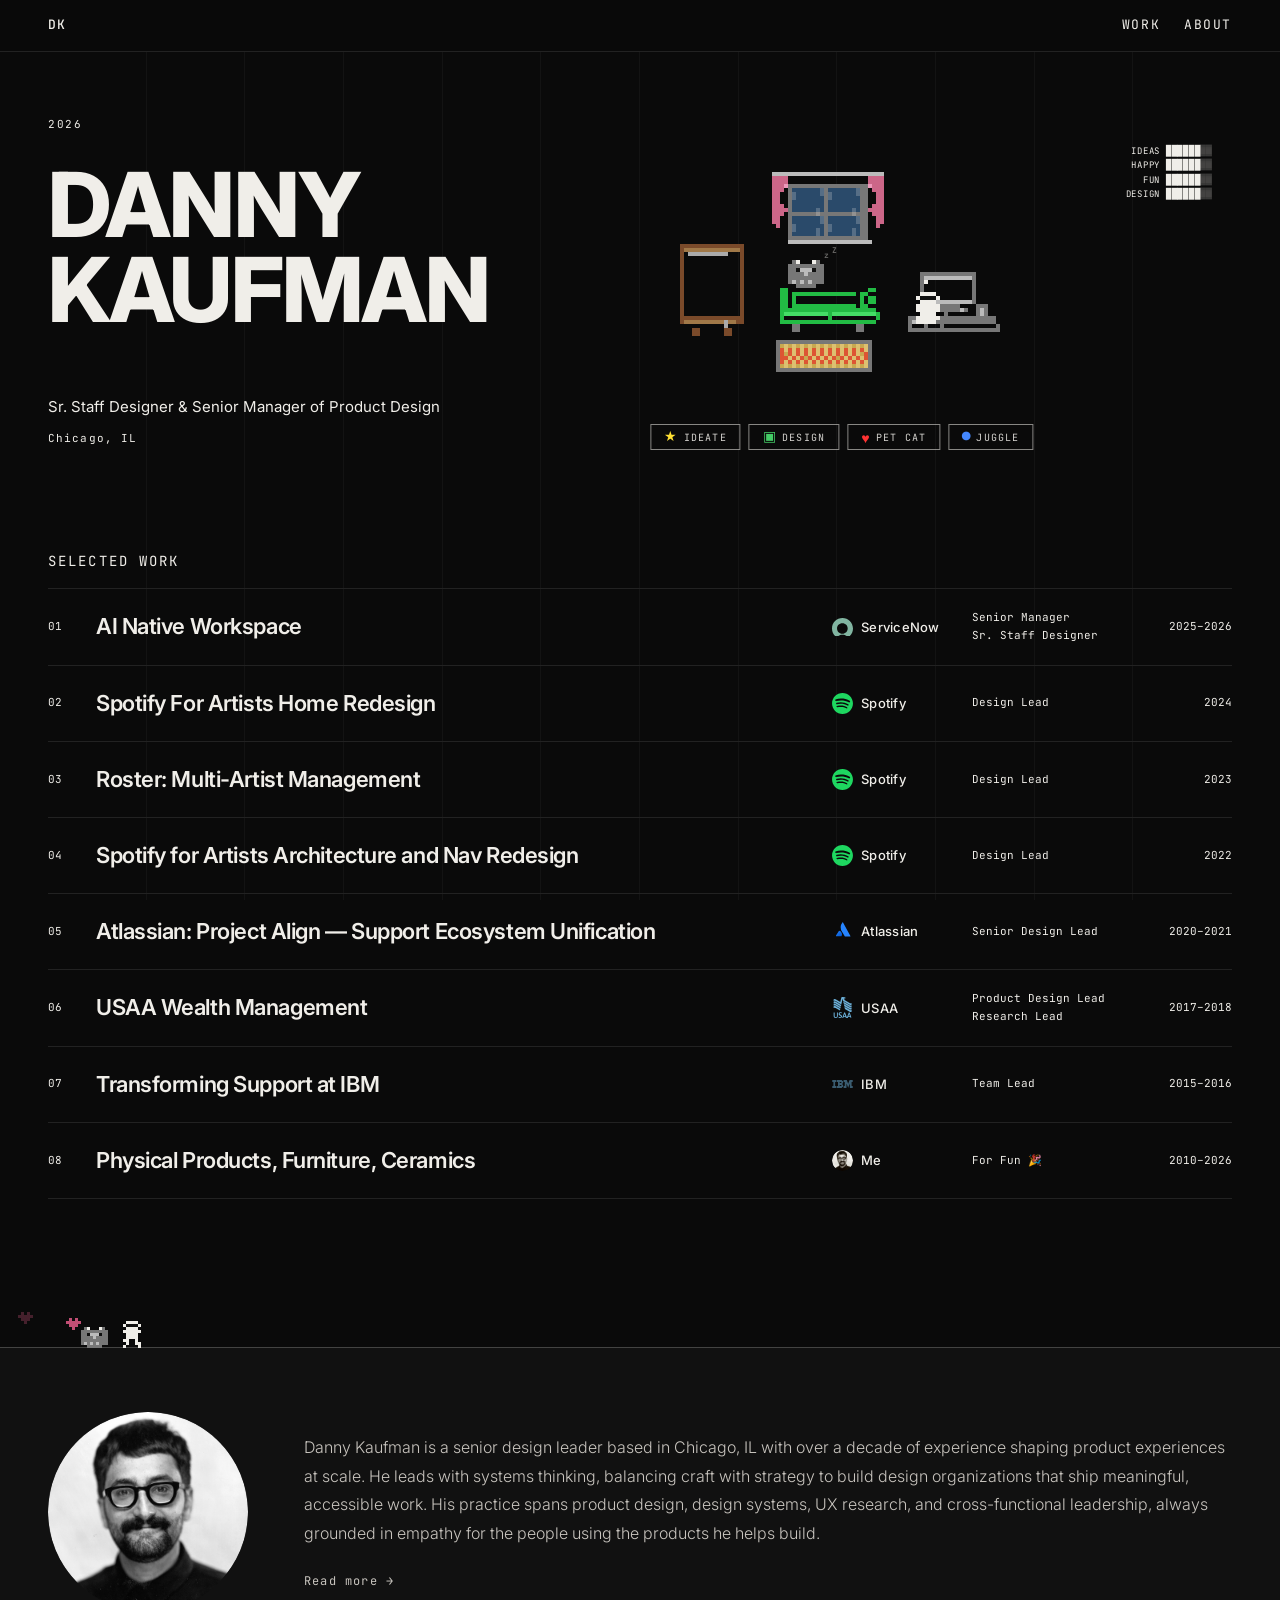
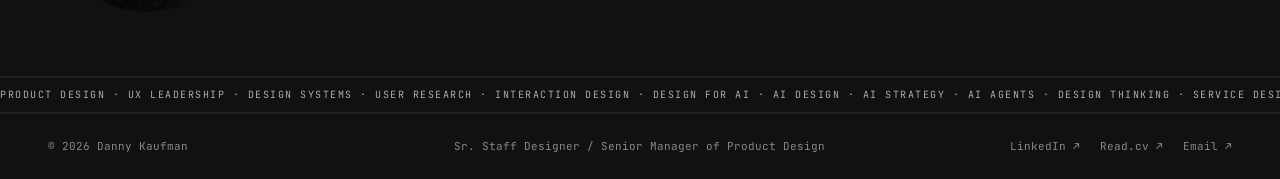
==== commit 3f8834b6: "describe what you changed" ====
--- a/index.html
+++ b/index.html
@@ -190,7 +190,7 @@
     <div class="footer-center">Sr. Staff Designer / Senior Manager of Product Design</div>
     <div class="footer-right">
       <a href="https://www.linkedin.com/in/dkaufmandesign" target="_blank" rel="noopener noreferrer">LinkedIn ↗</a>
-      <a href="https://read.cv/dkaufman" target="_blank" rel="noopener noreferrer">Read.cv ↗</a>
+      <a href="https://docs.google.com/document/d/1cFw7iitmg4NxyIukht40D1b1F4j-mNTjfK_ediBpE4A/edit?usp=sharing" target="_blank" rel="noopener noreferrer">Read.cv ↗</a>
       <a href="mailto:dkaufmandesign@gmail.com">Email ↗</a>
     </div>
   </footer>
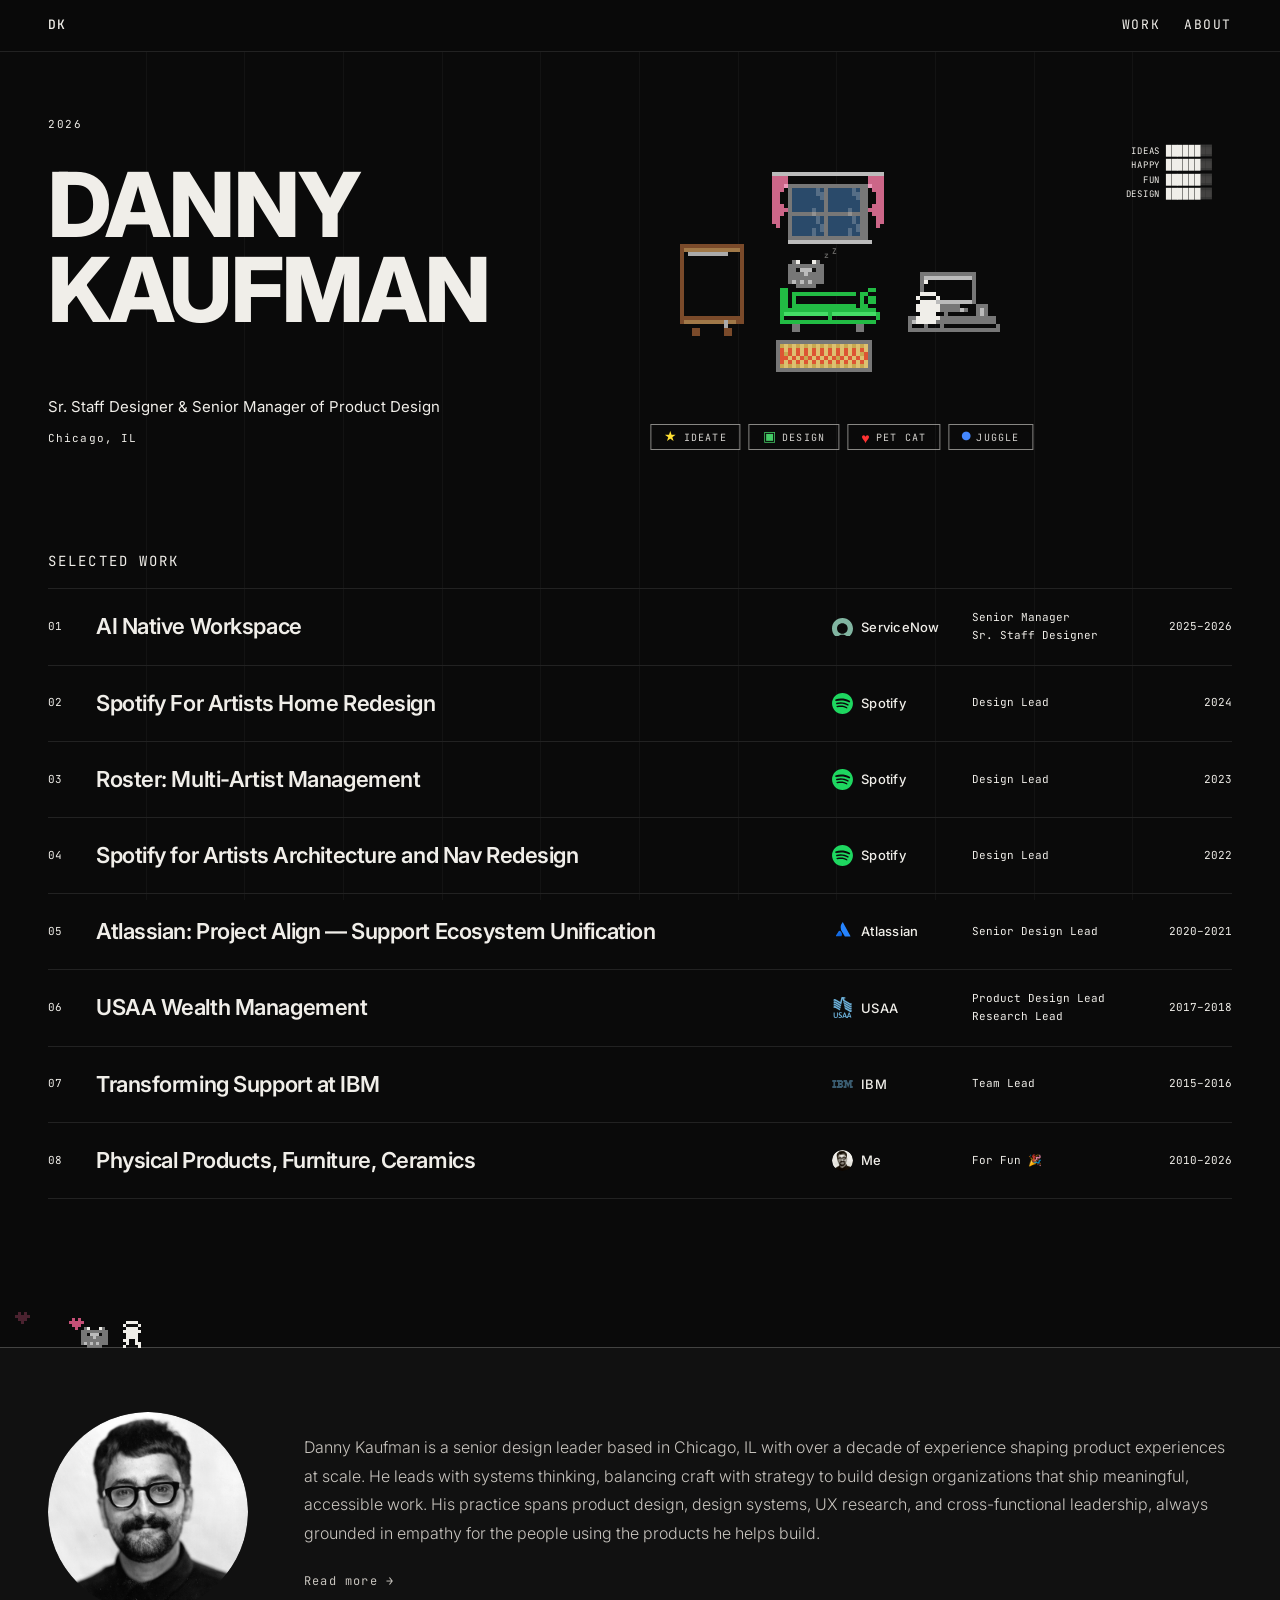
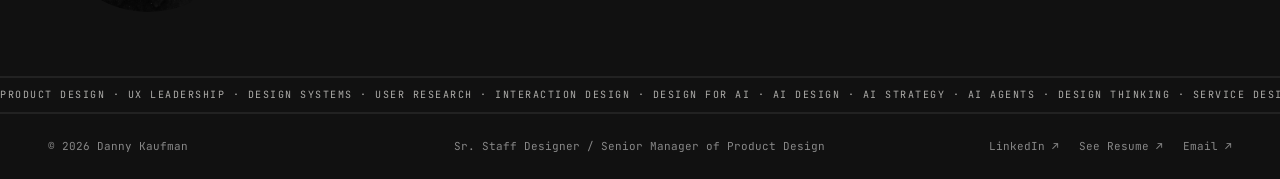
==== commit a463135f: "describe what you changed" ====
--- a/index.html
+++ b/index.html
@@ -190,7 +190,7 @@
     <div class="footer-center">Sr. Staff Designer / Senior Manager of Product Design</div>
     <div class="footer-right">
       <a href="https://www.linkedin.com/in/dkaufmandesign" target="_blank" rel="noopener noreferrer">LinkedIn ↗</a>
-      <a href="https://docs.google.com/document/d/1cFw7iitmg4NxyIukht40D1b1F4j-mNTjfK_ediBpE4A/edit?usp=sharing" target="_blank" rel="noopener noreferrer">Read.cv ↗</a>
+      <a href="https://docs.google.com/document/d/1cFw7iitmg4NxyIukht40D1b1F4j-mNTjfK_ediBpE4A/edit?usp=sharing" target="_blank" rel="noopener noreferrer">See Resume ↗</a>
       <a href="mailto:dkaufmandesign@gmail.com">Email ↗</a>
     </div>
   </footer>
